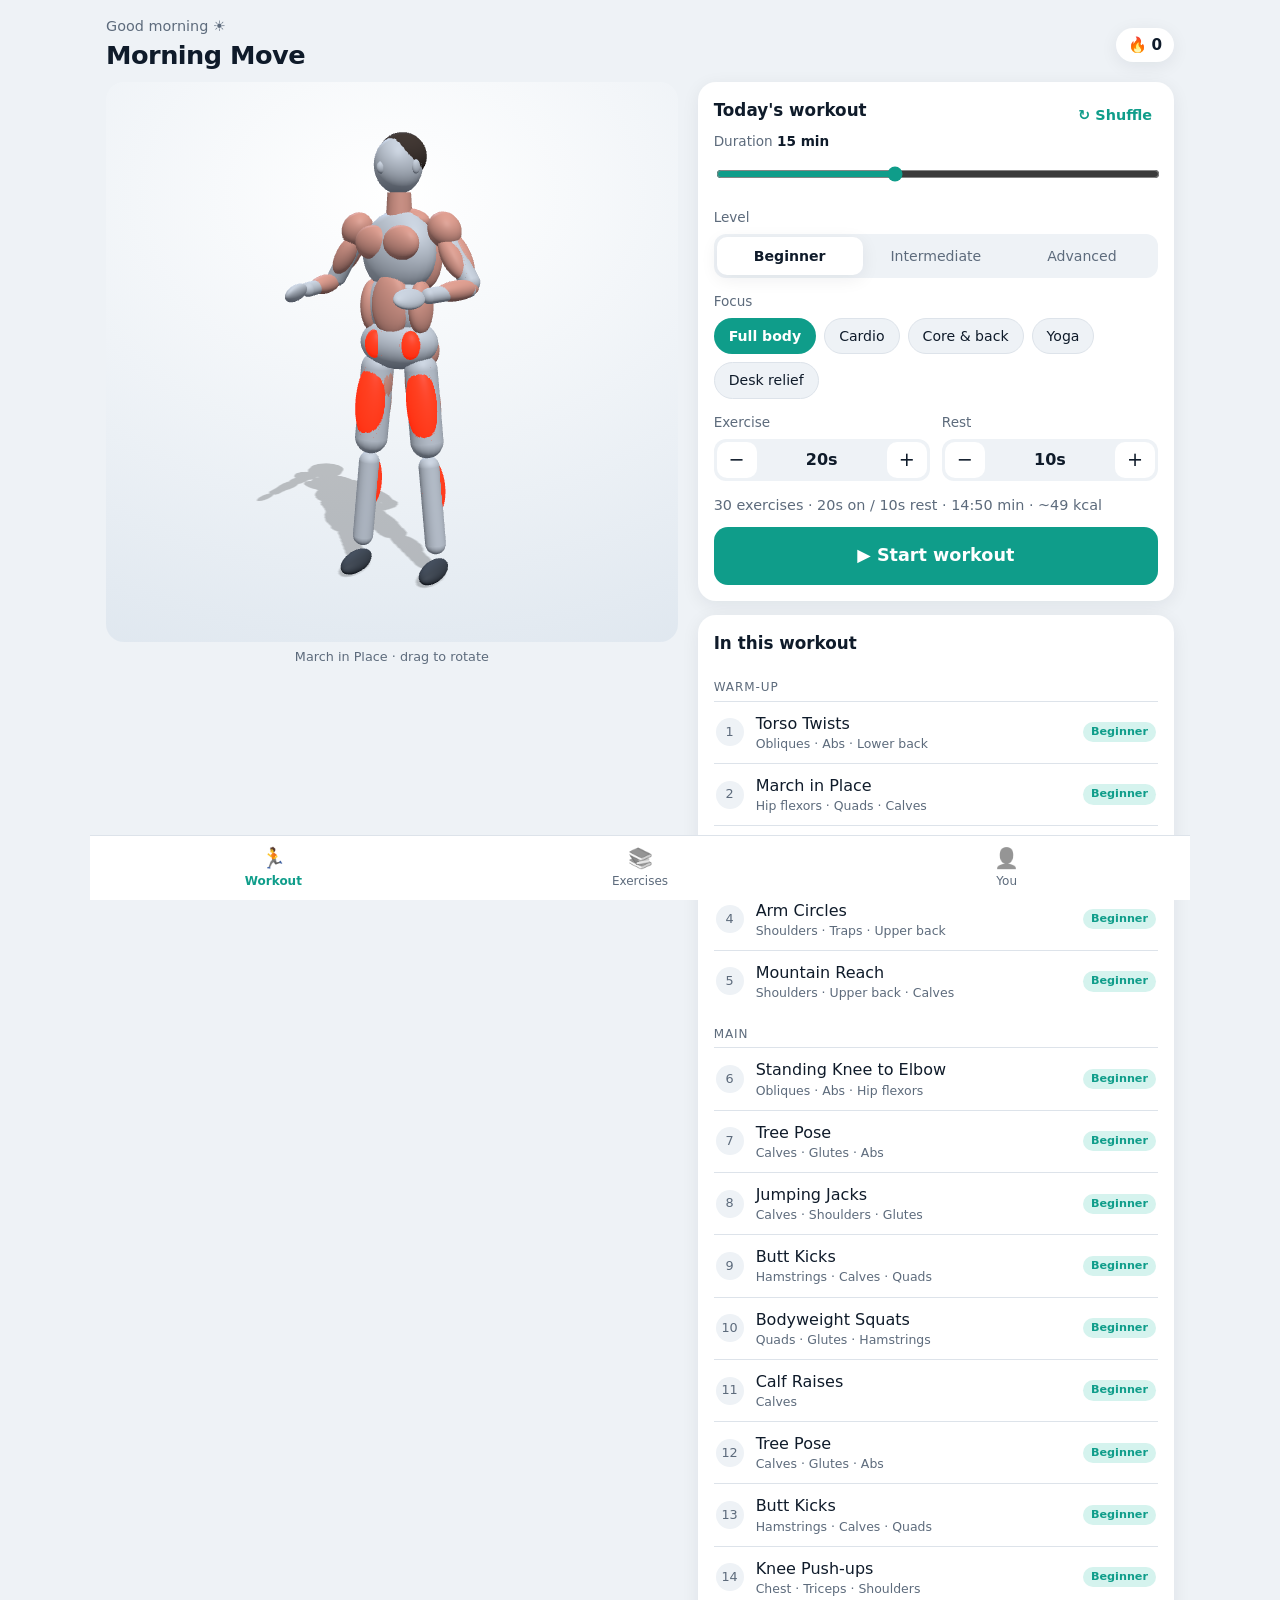
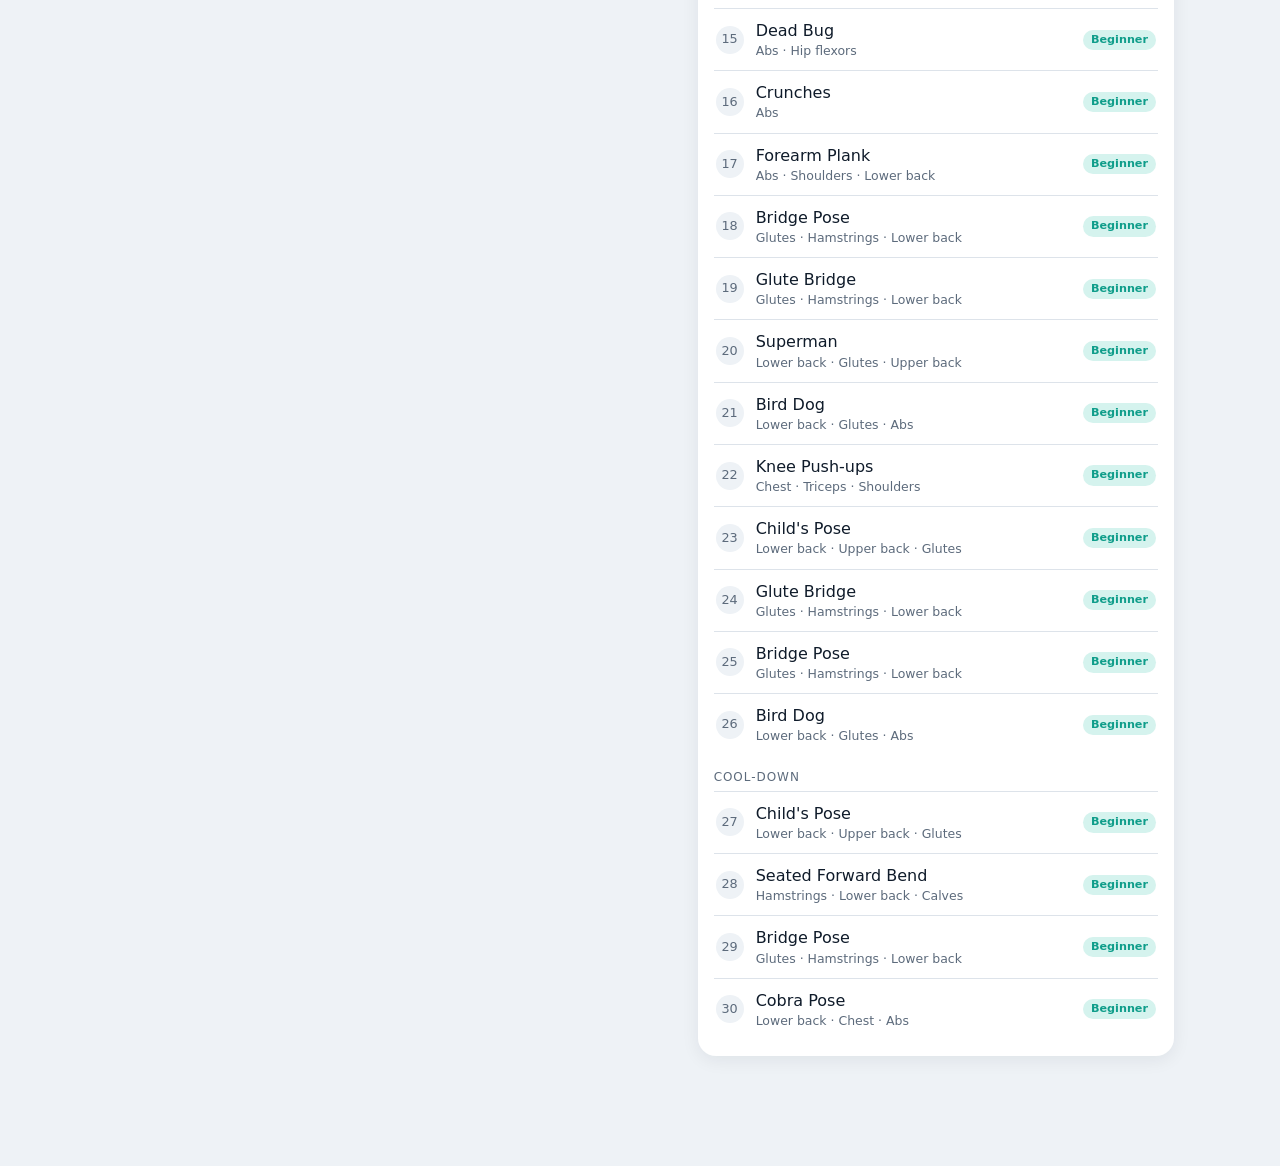
==== index.html @ 7aa71394 "Add Morning Move: free 3D follow-along workout PWA - Procedural 3D trainer sized from height/weight," ====
<!doctype html>
<html lang="en">
<head>
  <meta charset="utf-8">
  <meta name="viewport" content="width=device-width, initial-scale=1, viewport-fit=cover">
  <title>Morning Move</title>
  <meta name="description" content="Free, lightweight morning workouts with a 3D trainer that shows which muscles are working.">
  <meta name="theme-color" content="#0f766e">
  <link rel="manifest" href="manifest.webmanifest">
  <link rel="icon" href="icons/icon.svg" type="image/svg+xml">
  <link rel="apple-touch-icon" href="icons/icon-192.png">
  <link rel="stylesheet" href="css/style.css">
</head>
<body>
  <div id="app">
    <!-- 3D stage: one canvas, moved between the home hero, the player and the preview sheet -->
    <canvas id="stage" aria-label="3D trainer"></canvas>

    <!-- HOME -->
    <section id="view-home" class="view active">
      <header class="top">
        <div>
          <div class="hello" id="hello">Good morning</div>
          <h1>Morning Move</h1>
        </div>
        <div class="streak" id="streak" title="Day streak">🔥 <b>0</b></div>
      </header>

      <div class="home-left">
        <div class="hero" id="hero-slot"></div>
        <div class="hero-caption" id="hero-caption">Drag to rotate the trainer</div>
      </div>
      <div class="home-right">

      <div class="card">
        <div class="row between">
          <h2>Today's workout</h2>
          <button class="ghost small" id="shuffle" title="New mix">↻ Shuffle</button>
        </div>

        <label class="field">
          <span>Duration <b id="min-label">15 min</b></span>
          <input type="range" id="minutes" min="5" max="30" step="1" value="15">
        </label>

        <div class="field">
          <span>Level</span>
          <div class="seg" id="level">
            <button data-v="1">Beginner</button>
            <button data-v="2">Intermediate</button>
            <button data-v="3">Advanced</button>
          </div>
        </div>

        <div class="field">
          <span>Focus</span>
          <div class="chips" id="focus"></div>
        </div>

        <div class="field row gap">
          <div class="stepper">
            <span>Exercise</span>
            <div><button data-step="work" data-d="-5">−</button><b id="work-label">20s</b><button data-step="work" data-d="5">+</button></div>
          </div>
          <div class="stepper">
            <span>Rest</span>
            <div><button data-step="rest" data-d="-5">−</button><b id="rest-label">10s</b><button data-step="rest" data-d="5">+</button></div>
          </div>
        </div>

        <div class="summary" id="plan-summary"></div>
        <button class="primary big" id="start">▶ Start workout</button>
      </div>

      <div class="card">
        <h2>In this workout</h2>
        <ol class="ex-list" id="plan-list"></ol>
      </div>
      </div>
    </section>

    <!-- LIBRARY -->
    <section id="view-library" class="view">
      <header class="top"><h1>Exercises</h1></header>
      <div class="chips scroll" id="lib-filter"></div>
      <div class="lib-grid" id="lib-grid"></div>
    </section>

    <!-- PROFILE -->
    <section id="view-profile" class="view">
      <header class="top"><h1>You</h1></header>
      <div class="card">
        <h2>Body</h2>
        <p class="muted">The trainer is sized to match you. Nothing leaves your device.</p>
        <div class="row gap">
          <label class="field grow"><span>Height (cm)</span><input type="number" id="height" min="120" max="220" inputmode="numeric"></label>
          <label class="field grow"><span>Weight (kg)</span><input type="number" id="weight" min="30" max="200" inputmode="numeric"></label>
        </div>
        <div class="field">
          <span>Body type</span>
          <div class="seg" id="sex"><button data-v="male">Male</button><button data-v="female">Female</button></div>
        </div>
      </div>
      <div class="card">
        <h2>Sound</h2>
        <label class="toggle"><input type="checkbox" id="opt-voice"> <span>Voice coach</span></label>
        <label class="toggle"><input type="checkbox" id="opt-beeps"> <span>Countdown beeps</span></label>
      </div>
      <div class="card">
        <h2>Your progress</h2>
        <div class="stats" id="stats"></div>
        <div class="week" id="week"></div>
      </div>
      <p class="muted center small">Morning Move is free and works offline. Install it from your browser menu: “Add to Home screen”.</p>
    </section>

    <nav class="tabs" id="tabs">
      <button data-view="home" class="on"><span>🏃</span>Workout</button>
      <button data-view="library"><span>📚</span>Exercises</button>
      <button data-view="profile"><span>👤</span>You</button>
    </nav>

    <!-- PLAYER -->
    <section id="player" class="overlay" hidden>
      <div class="p-top">
        <button class="icon" id="p-exit" aria-label="End workout">✕</button>
        <div class="p-progress"><div id="p-bar"></div></div>
        <button class="icon" id="p-sound" aria-label="Toggle sound">🔊</button>
      </div>
      <div class="p-head">
        <div class="phase" id="p-phase">GET READY</div>
        <div class="p-name" id="p-name">—</div>
        <div class="p-count" id="p-count"></div>
      </div>
      <div class="p-muscles" id="p-muscles"></div>
      <div class="stage-slot" id="player-slot"></div>
      <div class="p-bottom">
        <div class="p-tip" id="p-tip"></div>
        <div class="p-controls">
          <button class="icon big" id="p-prev" aria-label="Previous">⏮</button>
          <div class="ring" id="p-ring">
            <svg viewBox="0 0 120 120"><circle cx="60" cy="60" r="52" class="track"/><circle cx="60" cy="60" r="52" class="fill" id="p-ring-fill"/></svg>
            <div class="ring-num" id="p-time">20</div>
          </div>
          <button class="icon big" id="p-next" aria-label="Skip">⏭</button>
        </div>
        <div class="row center gap">
          <button class="pill" id="p-pause">⏸ Pause</button>
        </div>
        <div class="p-next" id="p-nextup"></div>
      </div>
    </section>

    <!-- DONE -->
    <section id="done" class="overlay done" hidden>
      <div class="done-box">
        <div class="trophy">🎉</div>
        <h1>Workout complete!</h1>
        <p class="muted" id="done-msg">Great way to start the day.</p>
        <div class="stats" id="done-stats"></div>
        <button class="primary big" id="done-ok">Done</button>
      </div>
    </section>

    <!-- EXERCISE PREVIEW -->
    <section id="preview" class="sheet" hidden>
      <div class="sheet-box">
        <div class="stage-slot small" id="preview-slot"></div>
        <button class="icon close" id="pv-close" aria-label="Close">✕</button>
        <div class="pv-body">
          <div class="tags" id="pv-tags"></div>
          <h2 id="pv-name"></h2>
          <p id="pv-tip"></p>
          <div class="p-muscles static" id="pv-muscles"></div>
        </div>
      </div>
    </section>
  </div>
  <script type="module" src="js/app.js"></script>
</body>
</html>
---- css/style.css ----
:root {
  --bg: #eef2f6;
  --bg2: #dfe7ef;
  --card: #ffffff;
  --text: #0f1b2a;
  --muted: #5d6b7c;
  --line: #dde3ea;
  --accent: #0f9d8a;
  --accent-ink: #ffffff;
  --accent-soft: #d5f3ee;
  --hot: #ff4a24;
  --rest: #f59e0b;
  --radius: 18px;
  --shadow: 0 4px 18px rgba(15, 27, 42, 0.07);
  color-scheme: light;
}
@media (prefers-color-scheme: dark) {
  :root {
    --bg: #0d141c;
    --bg2: #15202c;
    --card: #17222e;
    --text: #e8eef5;
    --muted: #93a2b3;
    --line: #253342;
    --accent: #2dd4bf;
    --accent-ink: #062a25;
    --accent-soft: #123a36;
    --shadow: 0 4px 18px rgba(0, 0, 0, 0.3);
    color-scheme: dark;
  }
}

* { box-sizing: border-box; -webkit-tap-highlight-color: transparent; }
html, body { margin: 0; height: 100%; }
body {
  font: 16px/1.45 system-ui, -apple-system, "Segoe UI", Roboto, sans-serif;
  background: var(--bg);
  color: var(--text);
  overscroll-behavior: none;
}
button { font: inherit; color: inherit; cursor: pointer; border: 0; background: none; }
input { font: inherit; color: inherit; }
h1 { font-size: 1.6rem; margin: 0; letter-spacing: -0.02em; }
h2 { font-size: 1.05rem; margin: 0 0 10px; }
.muted { color: var(--muted); }
.small { font-size: 0.85rem; }
.center { text-align: center; justify-content: center; }
.row { display: flex; align-items: center; }
.row.between { justify-content: space-between; }
.row.gap { gap: 12px; }
.grow { flex: 1; }
.field.row { display: flex; }

#app { max-width: 560px; margin: 0 auto; min-height: 100%; position: relative; }

.view { display: none; padding: 16px 16px 96px; padding-top: max(16px, env(safe-area-inset-top)); }
.view.active { display: block; }
.top { display: flex; justify-content: space-between; align-items: center; margin-bottom: 8px; }
.hello { color: var(--muted); font-size: 0.9rem; }
.streak { background: var(--card); border-radius: 999px; padding: 6px 12px; box-shadow: var(--shadow); font-size: 0.95rem; }

#stage { position: absolute; inset: 0; display: block; width: 100%; height: 100%; touch-action: none; }
.hero {
  position: relative;
  height: min(42vh, 340px);
  border-radius: var(--radius);
  background: radial-gradient(120% 90% at 50% 20%, var(--card), var(--bg2));
  overflow: hidden;
}
.hero-caption { text-align: center; color: var(--muted); font-size: 0.8rem; margin: 6px 0 12px; }

.card { background: var(--card); border-radius: var(--radius); padding: 16px; margin-bottom: 14px; box-shadow: var(--shadow); }

.field { display: block; margin-bottom: 14px; }
.field > span { display: block; font-size: 0.85rem; color: var(--muted); margin-bottom: 6px; }
.field > span b { color: var(--text); }
input[type=range] { width: 100%; accent-color: var(--accent); height: 28px; }
input[type=number] {
  width: 100%; padding: 10px 12px; border-radius: 12px; border: 1px solid var(--line); background: var(--bg);
}

.seg { display: flex; background: var(--bg); border-radius: 12px; padding: 3px; }
.seg button { flex: 1; padding: 9px 4px; border-radius: 10px; font-size: 0.88rem; color: var(--muted); }
.seg button.on { background: var(--card); color: var(--text); font-weight: 600; box-shadow: var(--shadow); }

.chips { display: flex; flex-wrap: wrap; gap: 8px; }
.chips.scroll { flex-wrap: nowrap; overflow-x: auto; padding-bottom: 6px; margin-bottom: 8px; scrollbar-width: none; }
.chip { padding: 7px 14px; border-radius: 999px; background: var(--bg); font-size: 0.88rem; white-space: nowrap; border: 1px solid var(--line); }
.chip.on { background: var(--accent); color: var(--accent-ink); border-color: transparent; font-weight: 600; }

.stepper { flex: 1; }
.stepper > span { display: block; font-size: 0.85rem; color: var(--muted); margin-bottom: 6px; }
.stepper > div { display: flex; align-items: center; justify-content: space-between; background: var(--bg); border-radius: 12px; padding: 3px; }
.stepper button { width: 40px; height: 36px; border-radius: 10px; font-size: 1.2rem; background: var(--card); }
.stepper b { font-variant-numeric: tabular-nums; }

.summary { color: var(--muted); font-size: 0.9rem; margin: 2px 0 12px; }
.primary { background: var(--accent); color: var(--accent-ink); border-radius: 14px; padding: 12px 18px; font-weight: 700; }
.primary.big { width: 100%; padding: 16px; font-size: 1.1rem; }
.ghost { color: var(--accent); font-weight: 600; }
.ghost.small { font-size: 0.9rem; padding: 4px 6px; }

.ex-list { list-style: none; margin: 0; padding: 0; counter-reset: ex; }
.ex-list li {
  display: flex; align-items: center; gap: 12px; padding: 10px 2px; border-top: 1px solid var(--line); cursor: pointer;
}
.ex-list li:first-child { border-top: 0; }
.ex-list li::before {
  counter-increment: ex; content: counter(ex);
  min-width: 28px; height: 28px; border-radius: 50%; background: var(--bg); display: grid; place-items: center;
  font-size: 0.8rem; color: var(--muted); font-variant-numeric: tabular-nums;
}
.ex-list .nm { flex: 1; }
.ex-list .sub { display: block; font-size: 0.78rem; color: var(--muted); }
.ex-list .sec-h { pointer-events: none; padding: 14px 0 4px; font-size: 0.75rem; text-transform: uppercase; letter-spacing: 0.08em; color: var(--muted); border: 0; }
.ex-list .sec-h::before { display: none; }

.tag { font-size: 0.7rem; padding: 2px 8px; border-radius: 999px; background: var(--accent-soft); color: var(--accent); font-weight: 600; white-space: nowrap; }
.tag.l2 { background: #fff1d6; color: #b45309; }
.tag.l3 { background: #ffe1db; color: #c2410c; }
@media (prefers-color-scheme: dark) {
  .tag.l2 { background: #3a2c10; color: #fbbf24; }
  .tag.l3 { background: #3d1a12; color: #fb923c; }
}
.tags { display: flex; gap: 6px; flex-wrap: wrap; }

.lib-grid { display: grid; grid-template-columns: repeat(2, 1fr); gap: 10px; }
.lib-item { background: var(--card); border-radius: 14px; padding: 12px; text-align: left; box-shadow: var(--shadow); display: flex; flex-direction: column; gap: 6px; }
.lib-item b { font-size: 0.95rem; }
.lib-item small { color: var(--muted); font-size: 0.78rem; }

.toggle { display: flex; align-items: center; gap: 10px; padding: 8px 0; }
.toggle input { width: 20px; height: 20px; accent-color: var(--accent); }

.stats { display: grid; grid-template-columns: repeat(3, 1fr); gap: 8px; margin-bottom: 12px; }
.stat { background: var(--bg); border-radius: 12px; padding: 10px; text-align: center; }
.stat b { display: block; font-size: 1.3rem; font-variant-numeric: tabular-nums; }
.stat span { font-size: 0.75rem; color: var(--muted); }
.week { display: flex; justify-content: space-between; gap: 4px; }
.day { flex: 1; text-align: center; font-size: 0.72rem; color: var(--muted); }
.day i { display: block; height: 30px; border-radius: 8px; background: var(--bg); margin-bottom: 4px; }
.day.on i { background: var(--accent); }

.tabs {
  position: fixed; left: 50%; transform: translateX(-50%); bottom: 0; width: 100%; max-width: 560px;
  display: flex; background: var(--card); border-top: 1px solid var(--line);
  padding-bottom: env(safe-area-inset-bottom); z-index: 5;
}
.tabs button { flex: 1; padding: 8px 0 10px; font-size: 0.75rem; color: var(--muted); display: flex; flex-direction: column; align-items: center; }
.tabs button span { font-size: 1.25rem; filter: grayscale(1); opacity: 0.7; }
.tabs button.on { color: var(--accent); font-weight: 600; }
.tabs button.on span { filter: none; opacity: 1; }

/* ---------- Player ---------- */
.overlay {
  position: fixed; inset: 0; z-index: 20;
  background: radial-gradient(110% 70% at 50% 35%, var(--card), var(--bg2));
  display: flex; flex-direction: column;
}
.overlay[hidden], .sheet[hidden] { display: none; }
#player .stage-slot { position: relative; flex: 1; min-height: 0; }
.p-top {
  position: relative; display: flex; align-items: center; gap: 10px;
  padding: 12px 14px 0; padding-top: max(12px, env(safe-area-inset-top));
}
.icon { width: 44px; height: 44px; border-radius: 50%; background: color-mix(in srgb, var(--card) 85%, transparent); font-size: 1.1rem; box-shadow: var(--shadow); flex: none; }
.icon.big { width: 54px; height: 54px; font-size: 1.3rem; }
.p-progress { flex: 1; height: 6px; background: color-mix(in srgb, var(--muted) 25%, transparent); border-radius: 3px; overflow: hidden; }
#p-bar { height: 100%; width: 0; background: var(--accent); transition: width 0.3s; }
.p-head { position: relative; text-align: center; padding: 10px 16px 0; pointer-events: none; }
.phase { display: inline-block; font-weight: 800; letter-spacing: 0.12em; font-size: 0.8rem; padding: 4px 12px; border-radius: 999px; background: var(--hot); color: #fff; }
.phase.rest { background: var(--rest); }
.phase.ready { background: var(--accent); color: var(--accent-ink); }
.p-name { font-size: 1.5rem; line-height: 1.2; font-weight: 800; margin-top: 6px; letter-spacing: -0.02em; text-shadow: 0 1px 8px var(--bg); }
.p-count { color: var(--muted); font-size: 0.85rem; }
.p-muscles { position: relative; display: flex; flex-wrap: wrap; gap: 6px; justify-content: center; padding: 8px 16px; pointer-events: none; }
.p-muscles span { font-size: 0.75rem; padding: 3px 9px; border-radius: 999px; background: color-mix(in srgb, var(--hot) 16%, var(--card)); color: var(--hot); font-weight: 700; }
.p-muscles.next span { background: color-mix(in srgb, var(--rest) 18%, var(--card)); color: #b45309; }
@media (prefers-color-scheme: dark) { .p-muscles.next span { color: var(--rest); } }
.p-bottom { position: relative; padding: 0 16px; padding-bottom: max(16px, env(safe-area-inset-bottom)); pointer-events: none; }
.p-bottom > * { pointer-events: auto; }
.p-tip {
  font-size: 0.88rem; text-align: center; color: var(--muted); max-width: 440px; margin: 0 auto 10px;
  background: color-mix(in srgb, var(--card) 80%, transparent); border-radius: 12px; padding: 8px 12px;
  backdrop-filter: blur(6px);
}
.p-controls { display: flex; align-items: center; justify-content: center; gap: 22px; }
.ring { position: relative; width: 120px; height: 120px; }
.ring svg { width: 100%; height: 100%; transform: rotate(-90deg); }
.ring circle { fill: color-mix(in srgb, var(--card) 85%, transparent); stroke-width: 9; }
.ring .track { stroke: color-mix(in srgb, var(--muted) 22%, transparent); }
.ring .fill { fill: none; stroke: var(--hot); stroke-linecap: round; stroke-dasharray: 326.7; transition: stroke 0.3s; }
.ring.rest .fill { stroke: var(--rest); }
.ring.ready .fill { stroke: var(--accent); }
.ring-num { position: absolute; inset: 0; display: grid; place-items: center; font-size: 2.6rem; font-weight: 800; font-variant-numeric: tabular-nums; }
.pill { padding: 9px 22px; border-radius: 999px; background: color-mix(in srgb, var(--card) 90%, transparent); box-shadow: var(--shadow); font-weight: 600; margin-top: 10px; }
.p-next { text-align: center; font-size: 0.85rem; color: var(--muted); margin-top: 8px; min-height: 1.2em; }

/* ---------- Done ---------- */
.done { align-items: center; justify-content: center; padding: 24px; }
.done-box { background: var(--card); border-radius: 24px; padding: 28px 20px; text-align: center; width: 100%; max-width: 420px; box-shadow: var(--shadow); }
.trophy { font-size: 3rem; }
.done-box .stats { margin: 18px 0; }

/* ---------- Preview sheet ---------- */
.sheet { position: fixed; inset: 0; z-index: 30; background: rgba(5, 10, 15, 0.45); display: flex; align-items: flex-end; justify-content: center; }
.sheet-box { position: relative; background: var(--card); width: 100%; max-width: 560px; border-radius: 22px 22px 0 0; overflow: hidden; padding-bottom: env(safe-area-inset-bottom); animation: up 0.25s ease-out; }
@keyframes up { from { transform: translateY(40px); opacity: 0; } }
.stage-slot.small { position: relative; height: min(48vh, 380px); background: radial-gradient(110% 90% at 50% 25%, var(--card), var(--bg2)); }
.close { position: absolute; top: 12px; right: 12px; }
.pv-body { padding: 14px 18px 22px; }
.pv-body h2 { font-size: 1.3rem; margin: 8px 0 4px; }
.pv-body p { margin: 0 0 10px; color: var(--muted); }
.p-muscles.static { justify-content: flex-start; padding: 0; }

@media (min-width: 900px) {
  #app { max-width: 1100px; }
  #view-home.active { display: grid; grid-template-columns: 1.2fr 1fr; gap: 0 20px; align-items: start; }
  #view-home .top { grid-column: 1 / -1; }
  #view-home .home-left { position: sticky; top: 16px; }
  #view-home .hero { height: 560px; }
  .tabs { max-width: 1100px; }
  .lib-grid { grid-template-columns: repeat(4, 1fr); }
}
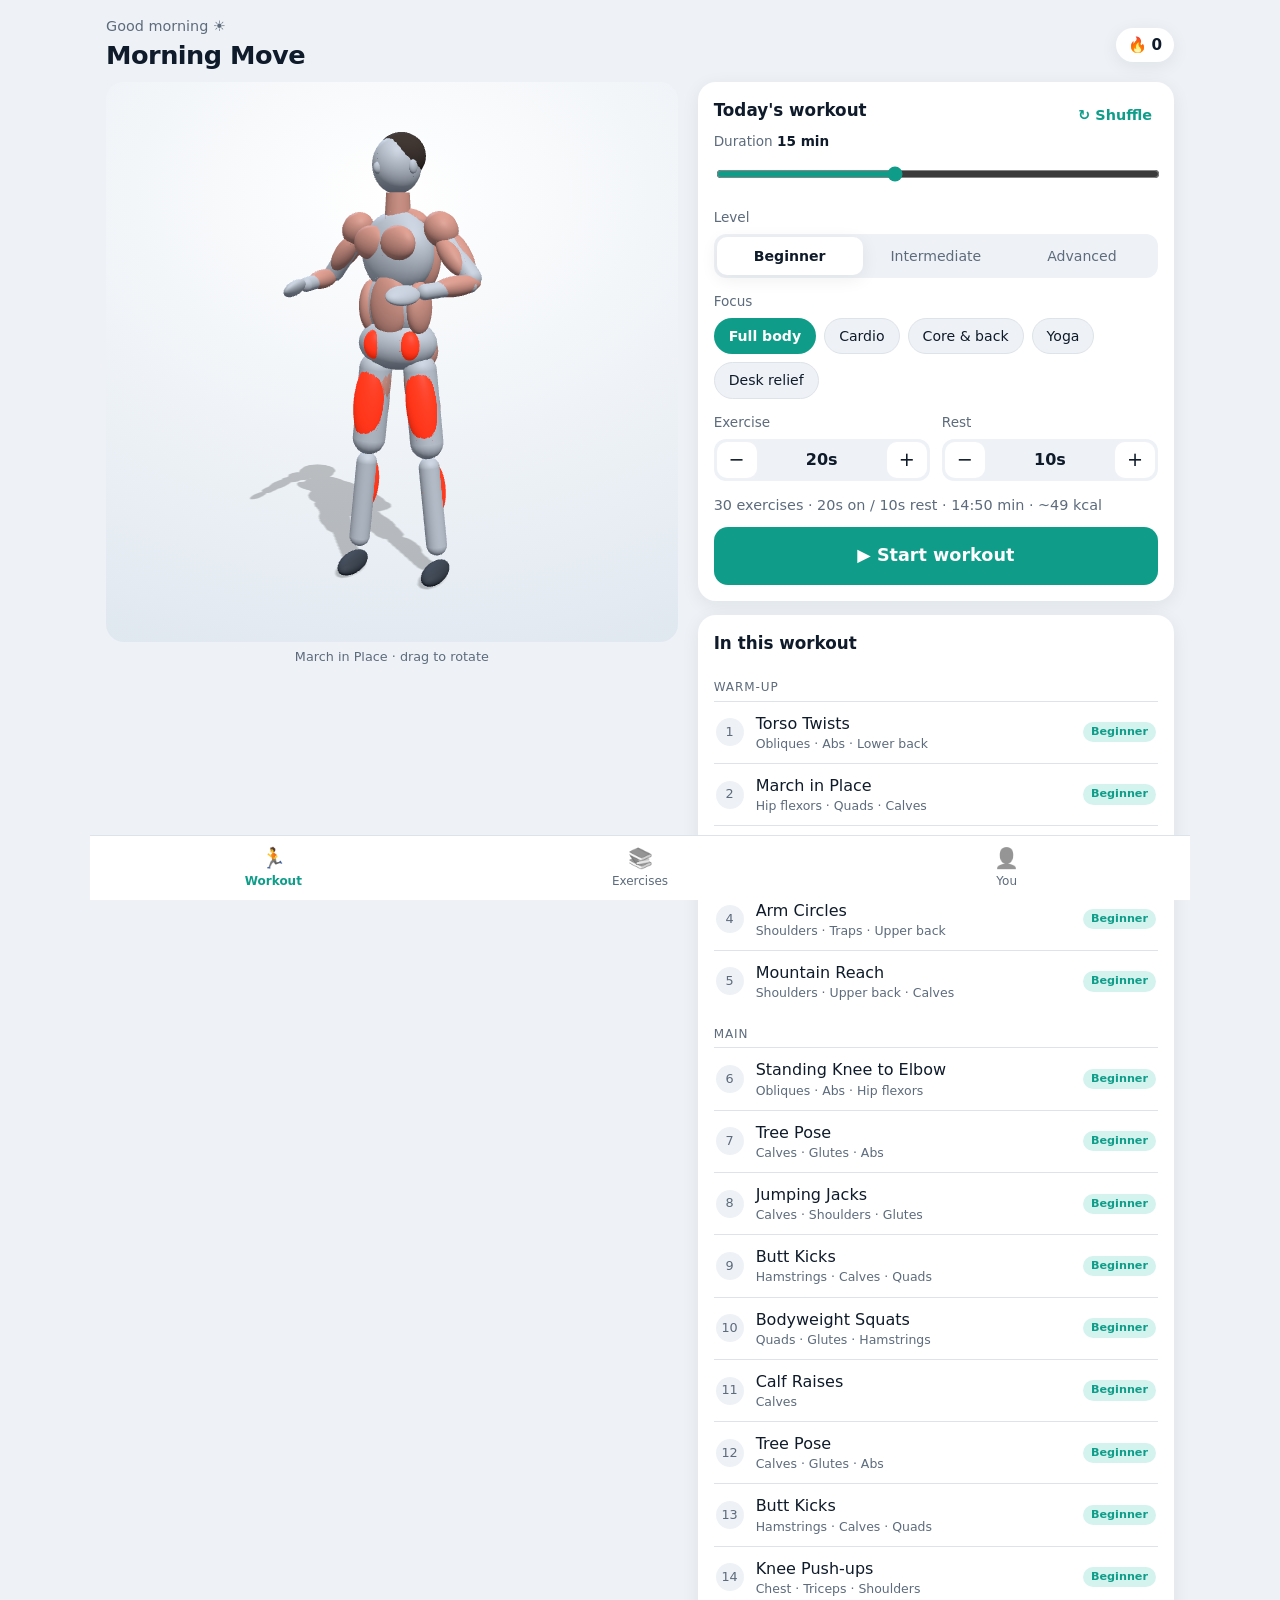
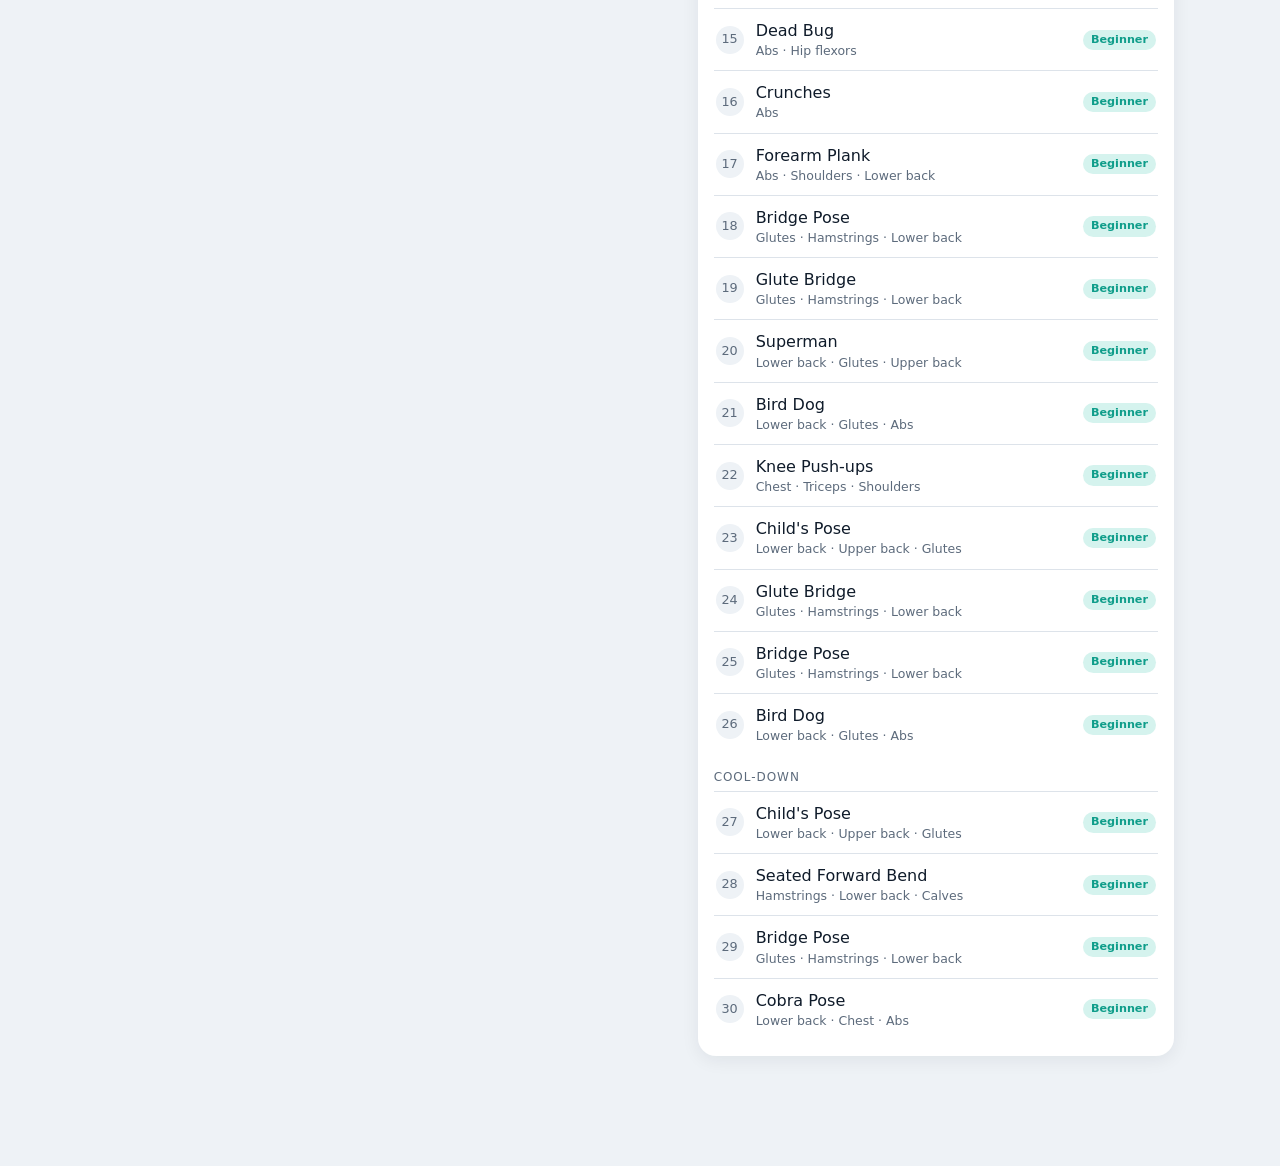
==== commit 429863bb: "Replace browser confirm with in-page End workout button; theme-aware colors - Exit (✕) now pauses an" ====
--- a/index.html
+++ b/index.html
@@ -146,6 +146,7 @@
         </div>
         <div class="row center gap">
           <button class="pill" id="p-pause">⏸ Pause</button>
+          <button class="pill danger" id="p-end" hidden>End workout</button>
         </div>
         <div class="p-next" id="p-nextup"></div>
       </div>
--- a/css/style.css
+++ b/css/style.css
@@ -12,10 +12,13 @@
   --rest: #f59e0b;
   --radius: 18px;
   --shadow: 0 4px 18px rgba(15, 27, 42, 0.07);
+  --tag2-bg: #fff1d6; --tag2-fg: #b45309;
+  --tag3-bg: #ffe1db; --tag3-fg: #c2410c;
+  --next-fg: #b45309;
   color-scheme: light;
 }
 @media (prefers-color-scheme: dark) {
-  :root {
+  :root:not([data-theme="light"]) {
     --bg: #0d141c;
     --bg2: #15202c;
     --card: #17222e;
@@ -27,7 +30,26 @@
     --accent-soft: #123a36;
     --shadow: 0 4px 18px rgba(0, 0, 0, 0.3);
     color-scheme: dark;
+    --tag2-bg: #3a2c10; --tag2-fg: #fbbf24;
+    --tag3-bg: #3d1a12; --tag3-fg: #fb923c;
+    --next-fg: #f59e0b;
   }
+}
+:root[data-theme="dark"] {
+    --bg: #0d141c;
+    --bg2: #15202c;
+    --card: #17222e;
+    --text: #e8eef5;
+    --muted: #93a2b3;
+    --line: #253342;
+    --accent: #2dd4bf;
+    --accent-ink: #062a25;
+    --accent-soft: #123a36;
+    --shadow: 0 4px 18px rgba(0, 0, 0, 0.3);
+    color-scheme: dark;
+    --tag2-bg: #3a2c10; --tag2-fg: #fbbf24;
+    --tag3-bg: #3d1a12; --tag3-fg: #fb923c;
+    --next-fg: #f59e0b;
 }
 
 * { box-sizing: border-box; -webkit-tap-highlight-color: transparent; }
@@ -116,12 +138,8 @@
 .ex-list .sec-h::before { display: none; }
 
 .tag { font-size: 0.7rem; padding: 2px 8px; border-radius: 999px; background: var(--accent-soft); color: var(--accent); font-weight: 600; white-space: nowrap; }
-.tag.l2 { background: #fff1d6; color: #b45309; }
-.tag.l3 { background: #ffe1db; color: #c2410c; }
-@media (prefers-color-scheme: dark) {
-  .tag.l2 { background: #3a2c10; color: #fbbf24; }
-  .tag.l3 { background: #3d1a12; color: #fb923c; }
-}
+.tag.l2 { background: var(--tag2-bg); color: var(--tag2-fg); }
+.tag.l3 { background: var(--tag3-bg); color: var(--tag3-fg); }
 .tags { display: flex; gap: 6px; flex-wrap: wrap; }
 
 .lib-grid { display: grid; grid-template-columns: repeat(2, 1fr); gap: 10px; }
@@ -175,8 +193,7 @@
 .p-count { color: var(--muted); font-size: 0.85rem; }
 .p-muscles { position: relative; display: flex; flex-wrap: wrap; gap: 6px; justify-content: center; padding: 8px 16px; pointer-events: none; }
 .p-muscles span { font-size: 0.75rem; padding: 3px 9px; border-radius: 999px; background: color-mix(in srgb, var(--hot) 16%, var(--card)); color: var(--hot); font-weight: 700; }
-.p-muscles.next span { background: color-mix(in srgb, var(--rest) 18%, var(--card)); color: #b45309; }
-@media (prefers-color-scheme: dark) { .p-muscles.next span { color: var(--rest); } }
+.p-muscles.next span { background: color-mix(in srgb, var(--rest) 18%, var(--card)); color: var(--next-fg); }
 .p-bottom { position: relative; padding: 0 16px; padding-bottom: max(16px, env(safe-area-inset-bottom)); pointer-events: none; }
 .p-bottom > * { pointer-events: auto; }
 .p-tip {
@@ -193,6 +210,7 @@
 .ring.rest .fill { stroke: var(--rest); }
 .ring.ready .fill { stroke: var(--accent); }
 .ring-num { position: absolute; inset: 0; display: grid; place-items: center; font-size: 2.6rem; font-weight: 800; font-variant-numeric: tabular-nums; }
+.pill.danger { background: var(--hot); color: #fff; }
 .pill { padding: 9px 22px; border-radius: 999px; background: color-mix(in srgb, var(--card) 90%, transparent); box-shadow: var(--shadow); font-weight: 600; margin-top: 10px; }
 .p-next { text-align: center; font-size: 0.85rem; color: var(--muted); margin-top: 8px; min-height: 1.2em; }
 
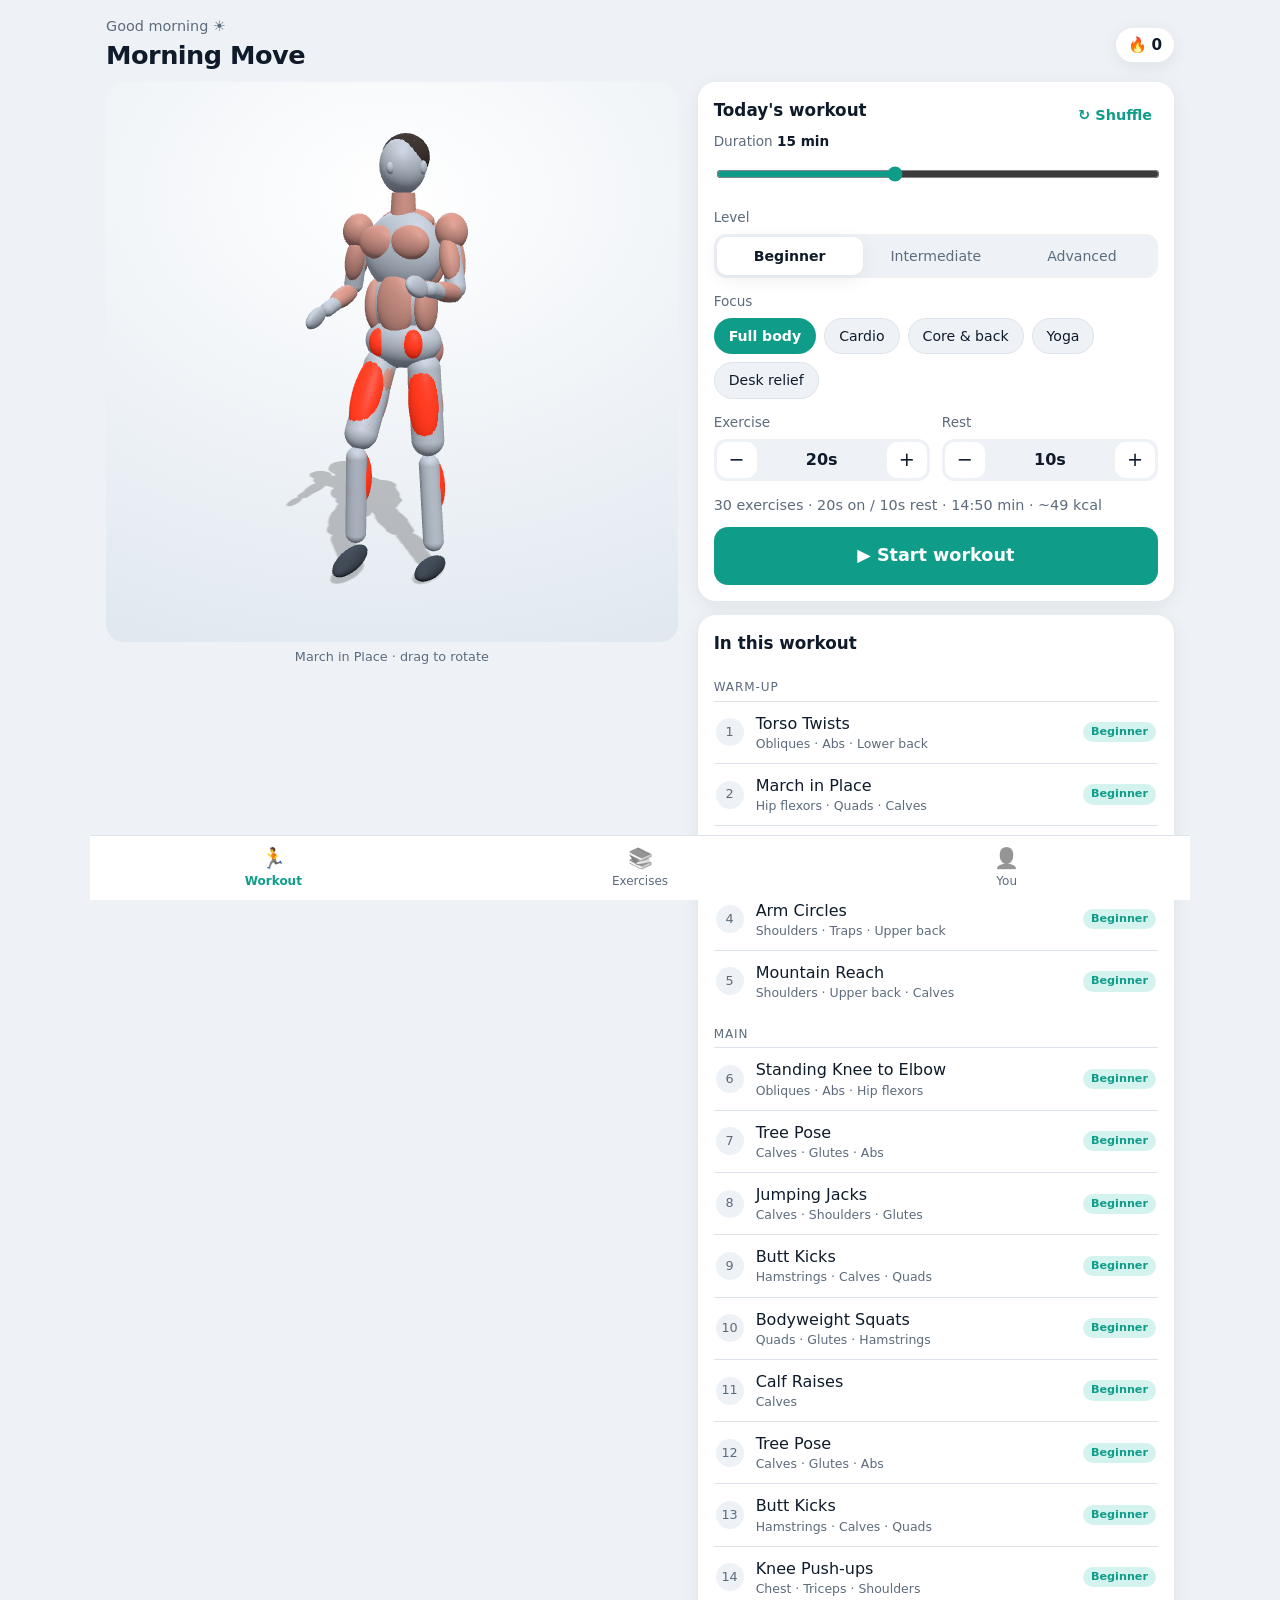
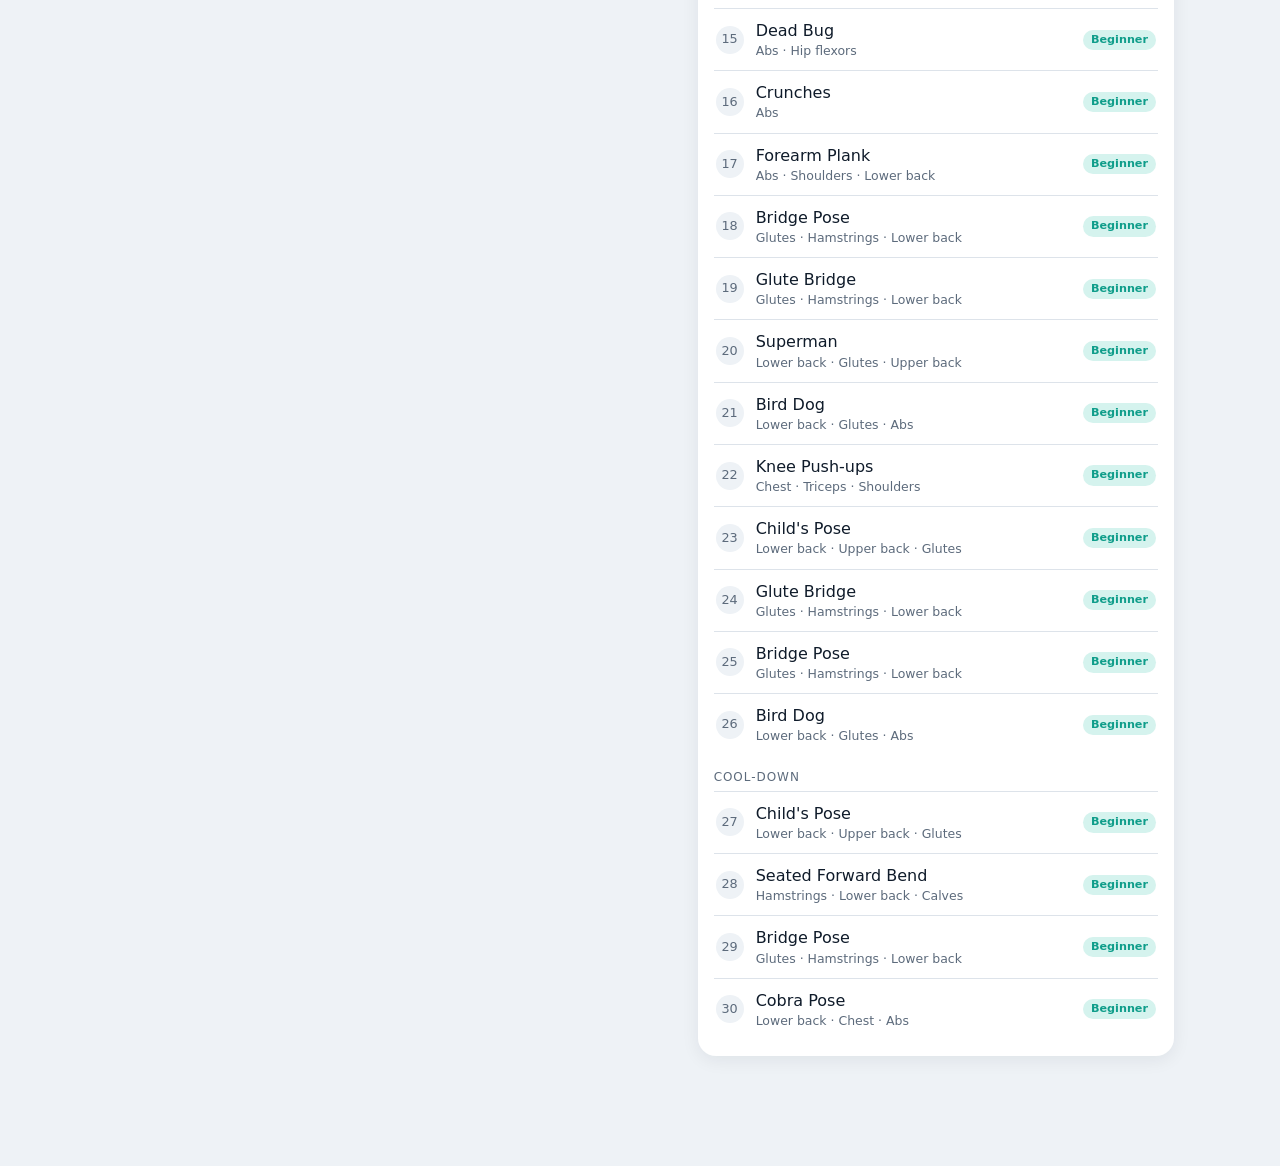
==== commit ca3ff691: "Add Install app button and iPhone install hint Co-Authored-By: Claude Opus 5.5 <noreply@anthropic.co" ====
--- a/index.html
+++ b/index.html
@@ -23,9 +23,13 @@
           <div class="hello" id="hello">Good morning</div>
           <h1>Morning Move</h1>
         </div>
-        <div class="streak" id="streak" title="Day streak">🔥 <b>0</b></div>
+        <div class="row gap">
+          <button class="install" id="install" hidden>⬇ Install app</button>
+          <div class="streak" id="streak" title="Day streak">🔥 <b>0</b></div>
+        </div>
       </header>
 
+      <div class="install-hint" id="install-hint" hidden></div>
       <div class="home-left">
         <div class="hero" id="hero-slot"></div>
         <div class="hero-caption" id="hero-caption">Drag to rotate the trainer</div>
--- a/css/style.css
+++ b/css/style.css
@@ -79,6 +79,8 @@
 .view.active { display: block; }
 .top { display: flex; justify-content: space-between; align-items: center; margin-bottom: 8px; }
 .hello { color: var(--muted); font-size: 0.9rem; }
+.install { background: var(--accent); color: var(--accent-ink); border-radius: 999px; padding: 6px 12px; font-weight: 700; font-size: 0.9rem; }
+.install-hint { background: var(--accent-soft); border-radius: 14px; padding: 10px 14px; font-size: 0.88rem; margin-bottom: 12px; }
 .streak { background: var(--card); border-radius: 999px; padding: 6px 12px; box-shadow: var(--shadow); font-size: 0.95rem; }
 
 #stage { position: absolute; inset: 0; display: block; width: 100%; height: 100%; touch-action: none; }
@@ -234,7 +236,7 @@
 @media (min-width: 900px) {
   #app { max-width: 1100px; }
   #view-home.active { display: grid; grid-template-columns: 1.2fr 1fr; gap: 0 20px; align-items: start; }
-  #view-home .top { grid-column: 1 / -1; }
+  #view-home .top, #view-home .install-hint { grid-column: 1 / -1; }
   #view-home .home-left { position: sticky; top: 16px; }
   #view-home .hero { height: 560px; }
   .tabs { max-width: 1100px; }
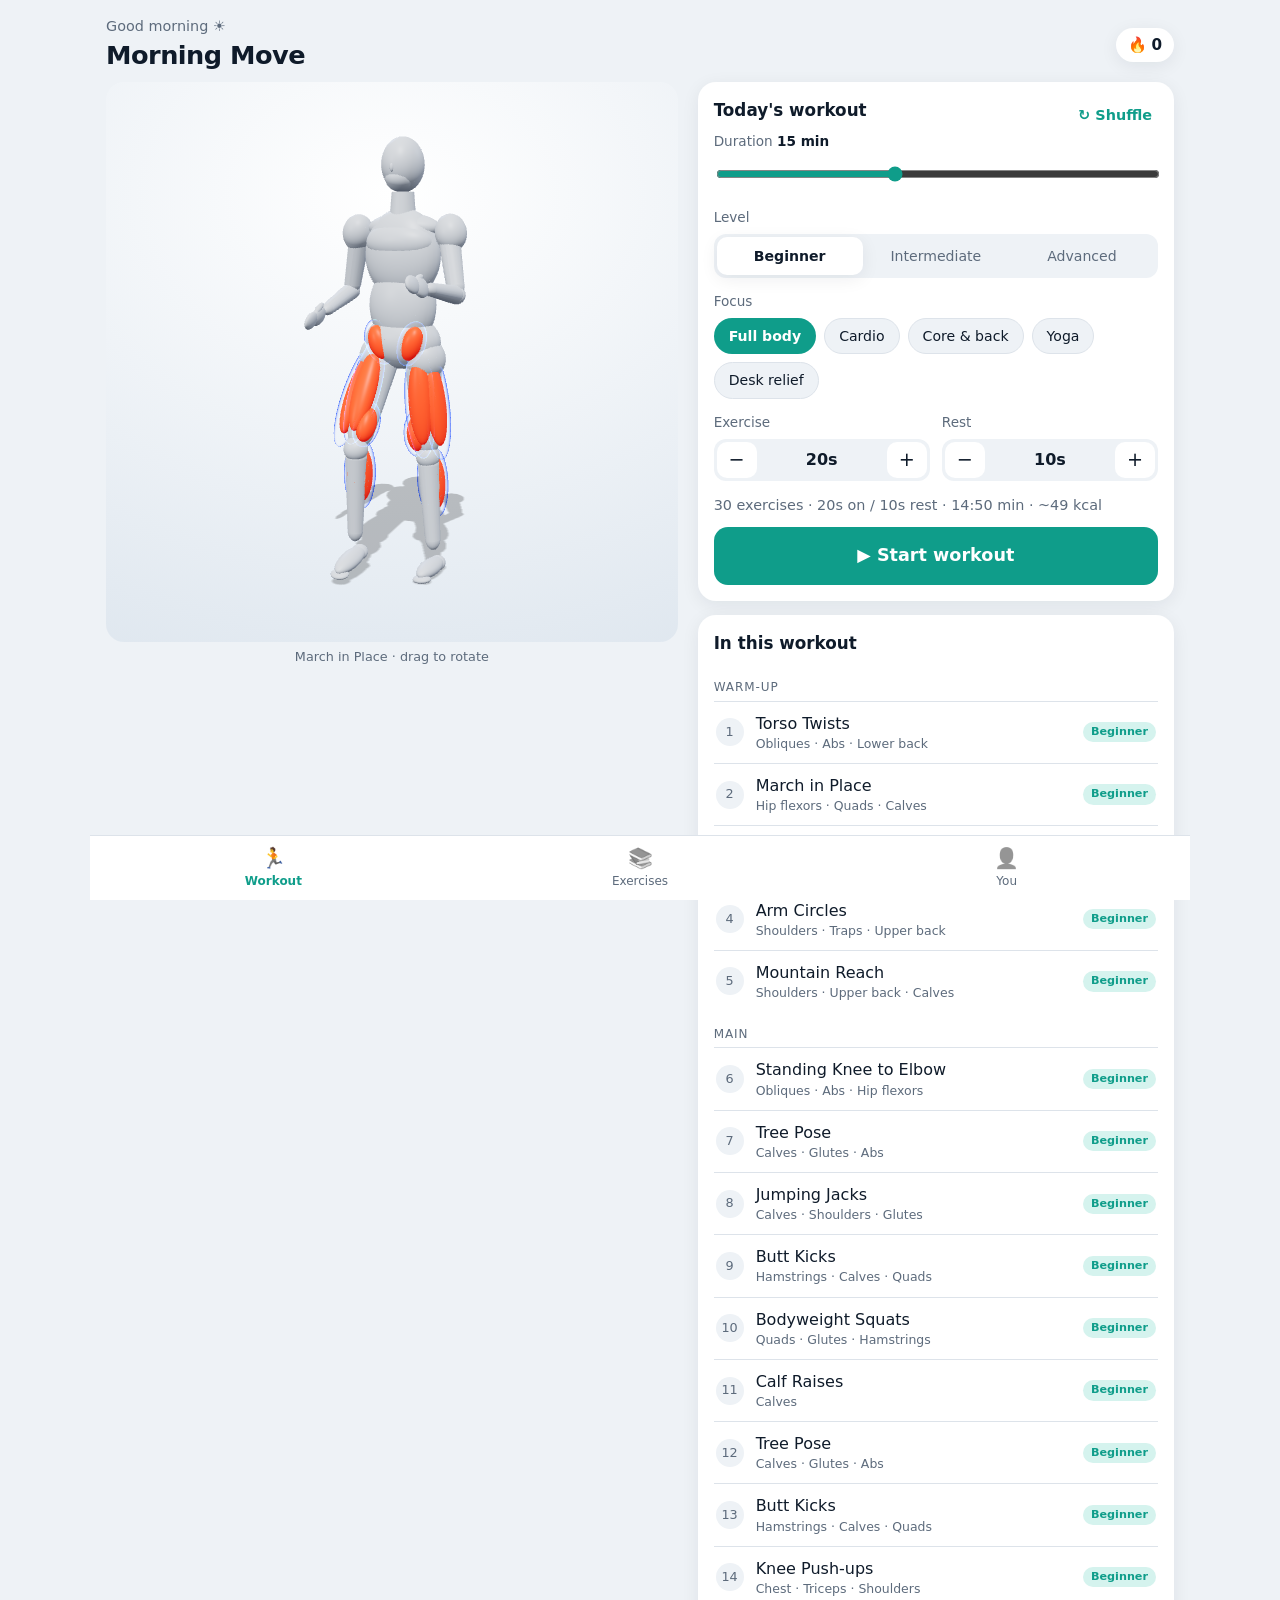
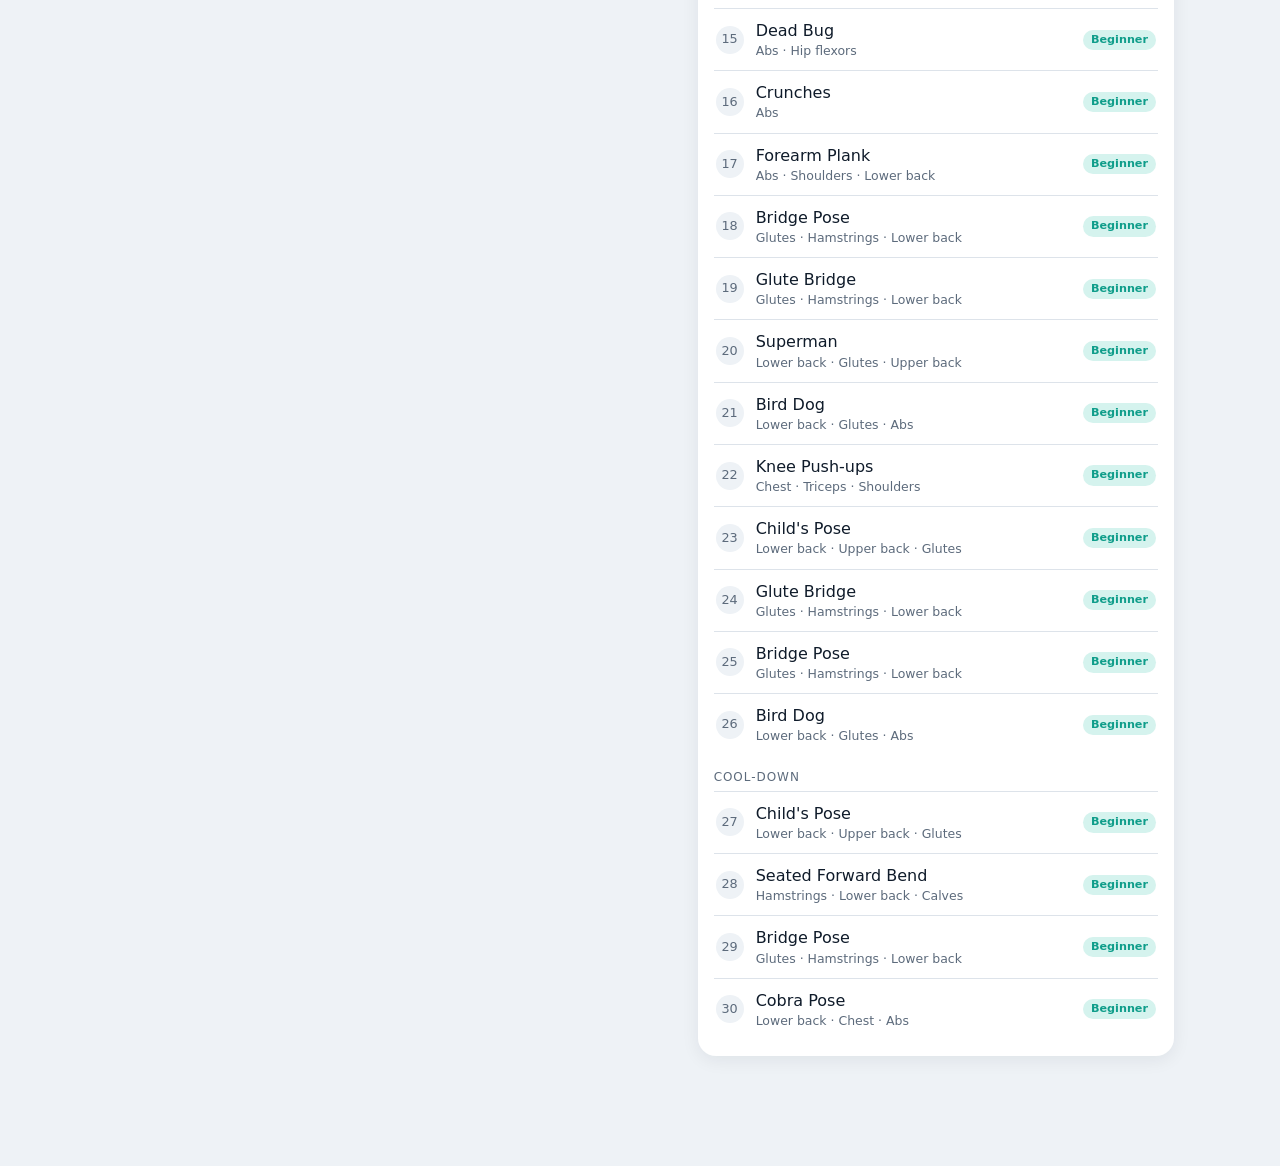
==== commit b2e68200: "Add Light/Dark appearance setting (default Light) - Light restores the bright stage and UI; Dark kee" ====
--- a/index.html
+++ b/index.html
@@ -106,6 +106,10 @@
         </div>
       </div>
       <div class="card">
+        <h2>Appearance</h2>
+        <div class="seg" id="theme"><button data-v="light">☀️ Light</button><button data-v="dark">🌙 Dark</button></div>
+      </div>
+      <div class="card">
         <h2>Sound</h2>
         <label class="toggle"><input type="checkbox" id="opt-voice"> <span>Voice coach</span></label>
         <label class="toggle"><input type="checkbox" id="opt-beeps"> <span>Countdown beeps</span></label>
--- a/css/style.css
+++ b/css/style.css
@@ -15,6 +15,7 @@
   --tag2-bg: #fff1d6; --tag2-fg: #b45309;
   --tag3-bg: #ffe1db; --tag3-fg: #c2410c;
   --next-fg: #b45309;
+  --studio: radial-gradient(120% 90% at 50% 20%, #ffffff, #dfe7ef);
   color-scheme: light;
 }
 @media (prefers-color-scheme: dark) {
@@ -33,6 +34,7 @@
     --tag2-bg: #3a2c10; --tag2-fg: #fbbf24;
     --tag3-bg: #3d1a12; --tag3-fg: #fb923c;
     --next-fg: #f59e0b;
+    --studio: radial-gradient(90% 70% at 50% 38%, #2c3646 0%, #151b24 55%, #0a0d12 100%);
   }
 }
 :root[data-theme="dark"] {
@@ -50,6 +52,7 @@
     --tag2-bg: #3a2c10; --tag2-fg: #fbbf24;
     --tag3-bg: #3d1a12; --tag3-fg: #fb923c;
     --next-fg: #f59e0b;
+    --studio: radial-gradient(90% 70% at 50% 38%, #2c3646 0%, #151b24 55%, #0a0d12 100%);
 }
 
 * { box-sizing: border-box; -webkit-tap-highlight-color: transparent; }
@@ -88,7 +91,7 @@
   position: relative;
   height: min(42vh, 340px);
   border-radius: var(--radius);
-  background: radial-gradient(120% 90% at 50% 20%, var(--card), var(--bg2));
+  background: var(--studio);
   overflow: hidden;
 }
 .hero-caption { text-align: center; color: var(--muted); font-size: 0.8rem; margin: 6px 0 12px; }
@@ -178,7 +181,8 @@
   display: flex; flex-direction: column;
 }
 .overlay[hidden], .sheet[hidden] { display: none; }
-#player .stage-slot { position: relative; flex: 1; min-height: 0; }
+#player .stage-slot { position: relative; flex: 1; min-height: 0; background: var(--studio); margin: 0 12px; border-radius: 22px; overflow: hidden; }
+:root[data-theme="light"] #player .stage-slot { background: transparent; margin: 0; border-radius: 0; }
 .p-top {
   position: relative; display: flex; align-items: center; gap: 10px;
   padding: 12px 14px 0; padding-top: max(12px, env(safe-area-inset-top));
@@ -226,7 +230,7 @@
 .sheet { position: fixed; inset: 0; z-index: 30; background: rgba(5, 10, 15, 0.45); display: flex; align-items: flex-end; justify-content: center; }
 .sheet-box { position: relative; background: var(--card); width: 100%; max-width: 560px; border-radius: 22px 22px 0 0; overflow: hidden; padding-bottom: env(safe-area-inset-bottom); animation: up 0.25s ease-out; }
 @keyframes up { from { transform: translateY(40px); opacity: 0; } }
-.stage-slot.small { position: relative; height: min(48vh, 380px); background: radial-gradient(110% 90% at 50% 25%, var(--card), var(--bg2)); }
+.stage-slot.small { position: relative; height: min(48vh, 380px); background: var(--studio); }
 .close { position: absolute; top: 12px; right: 12px; }
 .pv-body { padding: 14px 18px 22px; }
 .pv-body h2 { font-size: 1.3rem; margin: 8px 0 4px; }
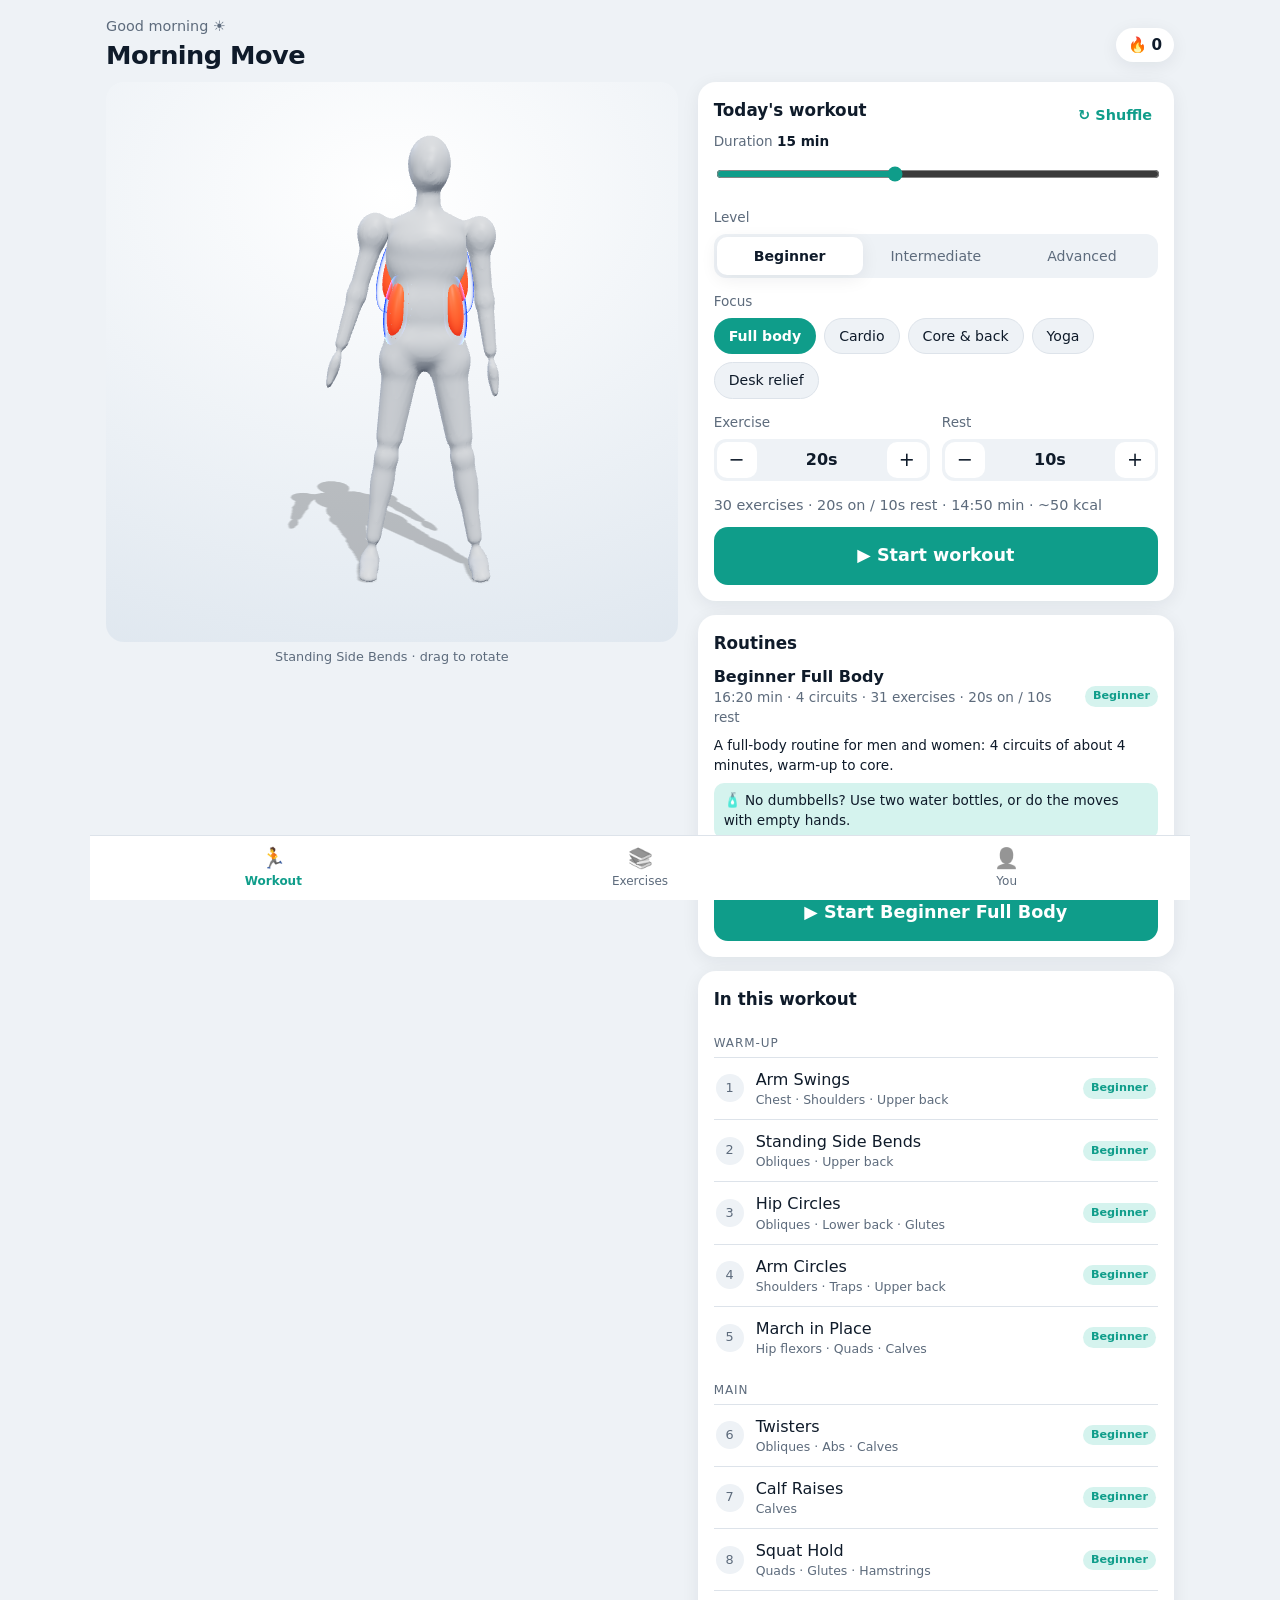
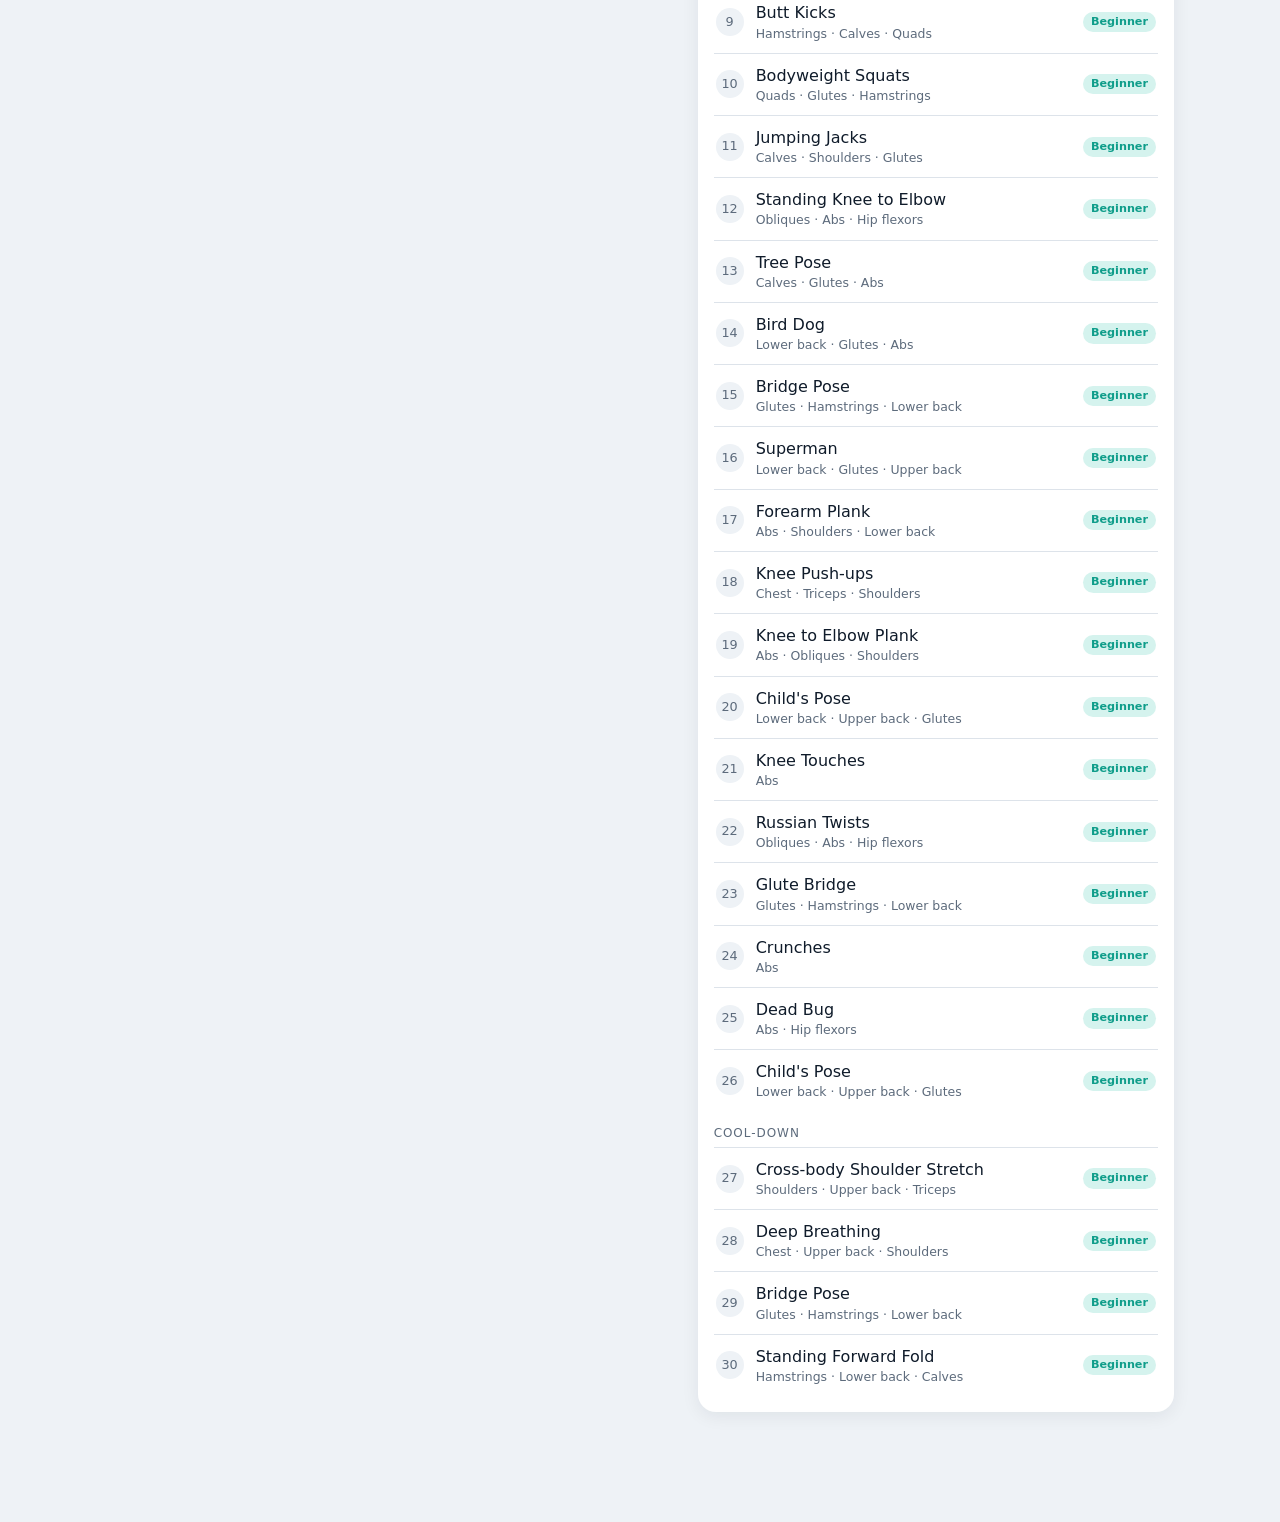
==== commit 639d2200: "Add Beginner Full Body routine (4 circuits) and 15 new exercises - Routines: fixed circuit workouts " ====
--- a/index.html
+++ b/index.html
@@ -74,6 +74,11 @@
 
         <div class="summary" id="plan-summary"></div>
         <button class="primary big" id="start">▶ Start workout</button>
+      </div>
+
+      <div class="card">
+        <h2>Routines</h2>
+        <div id="routine-list"></div>
       </div>
 
       <div class="card">
--- a/css/style.css
+++ b/css/style.css
@@ -141,6 +141,13 @@
 .ex-list .sub { display: block; font-size: 0.78rem; color: var(--muted); }
 .ex-list .sec-h { pointer-events: none; padding: 14px 0 4px; font-size: 0.75rem; text-transform: uppercase; letter-spacing: 0.08em; color: var(--muted); border: 0; }
 .ex-list .sec-h::before { display: none; }
+.ex-list.plain { counter-reset: none; }
+.ex-list.plain li::before { display: none; }
+.routine { display: flex; flex-direction: column; gap: 8px; }
+.routine + .routine { border-top: 1px solid var(--line); padding-top: 14px; margin-top: 14px; }
+.routine p { margin: 0; }
+.routine .note { background: var(--accent-soft); border-radius: 10px; padding: 8px 10px; }
+.routine summary { cursor: pointer; color: var(--accent); font-weight: 600; font-size: 0.9rem; padding: 4px 0; }
 
 .tag { font-size: 0.7rem; padding: 2px 8px; border-radius: 999px; background: var(--accent-soft); color: var(--accent); font-weight: 600; white-space: nowrap; }
 .tag.l2 { background: var(--tag2-bg); color: var(--tag2-fg); }
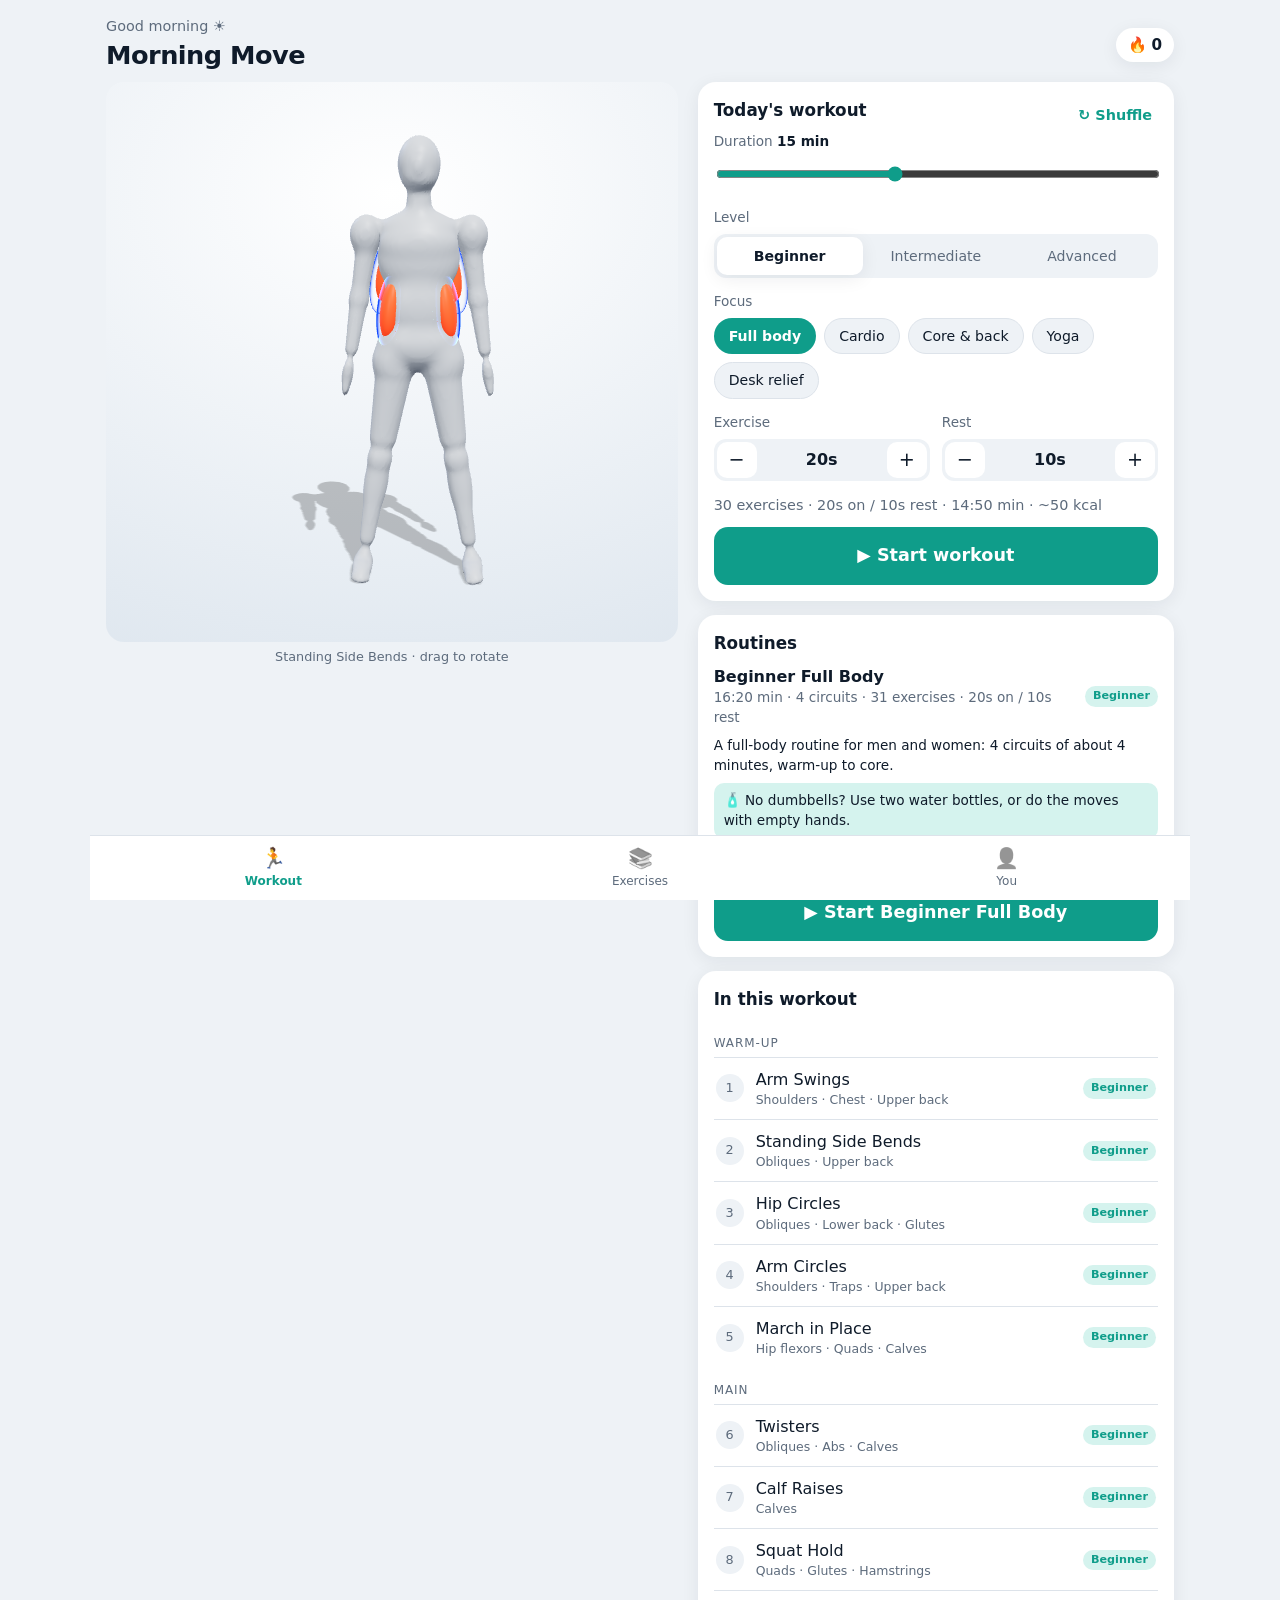
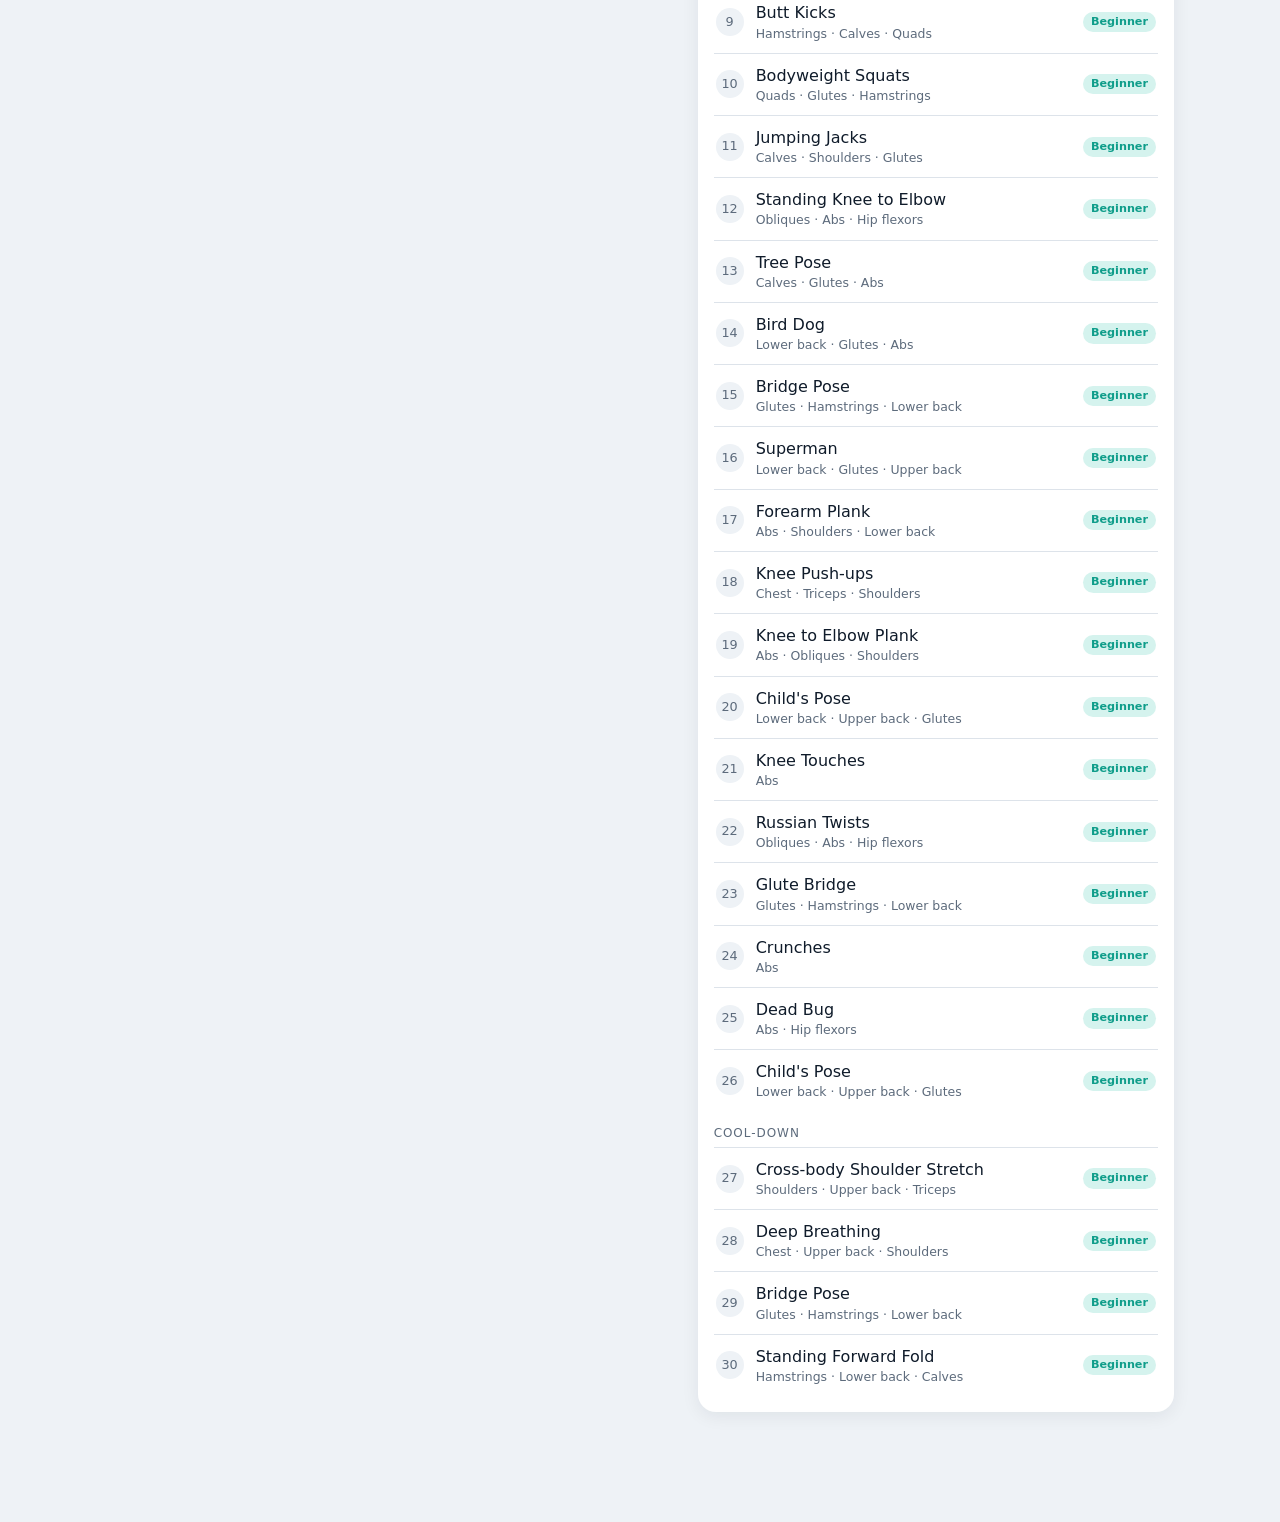
==== commit 7e03b479: "Prepare for Google Play: manifest, privacy policy, store assets, guide - manifest: app id, portrait," ====
--- a/index.html
+++ b/index.html
@@ -124,7 +124,7 @@
         <div class="stats" id="stats"></div>
         <div class="week" id="week"></div>
       </div>
-      <p class="muted center small">Morning Move is free and works offline. Install it from your browser menu: “Add to Home screen”.</p>
+      <p class="muted center small">Morning Move is free and works offline. Your data stays on this device. <a href="privacy.html">Privacy policy</a></p>
     </section>
 
     <nav class="tabs" id="tabs">
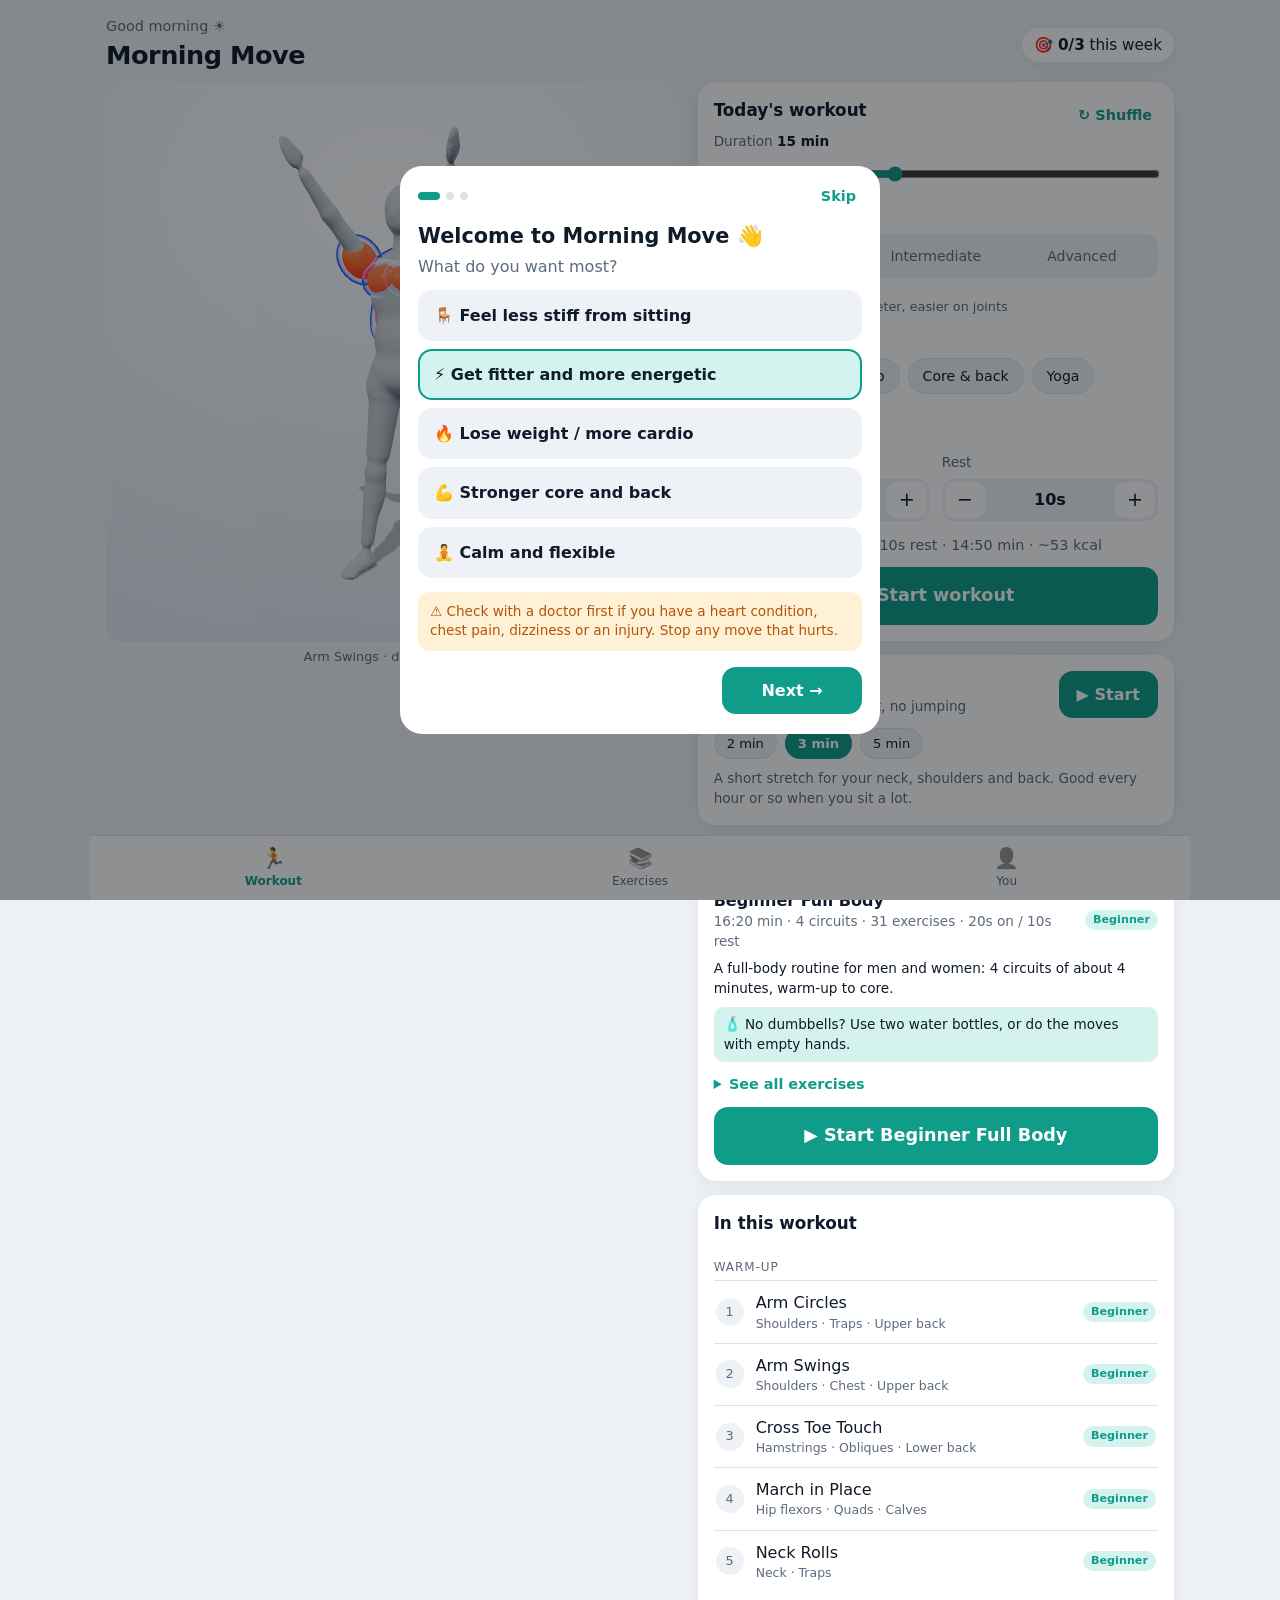
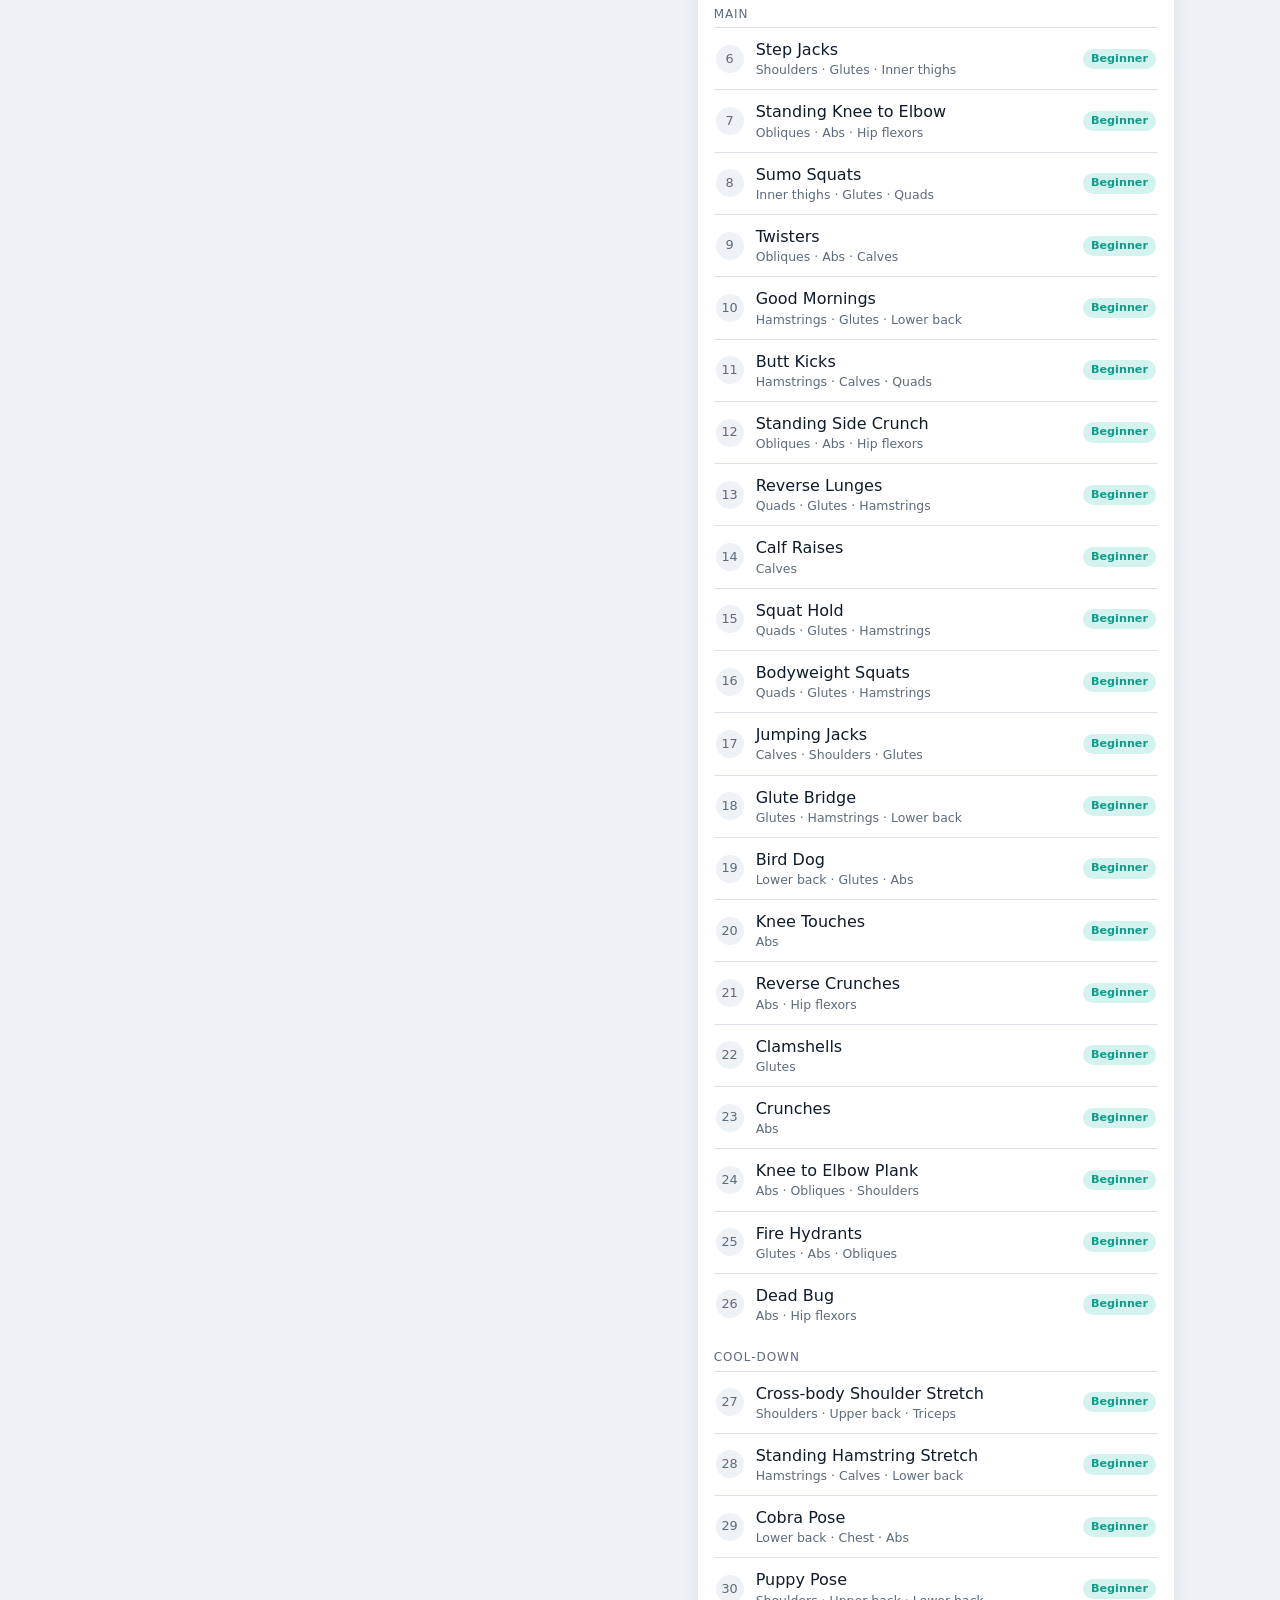
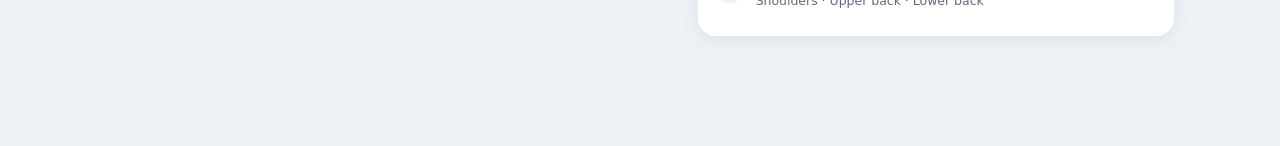
==== commit 18d891b3: "Add weekly goal, desk break, feel check, No jumping, first-run setup, backup Research-backed changes" ====
--- a/index.html
+++ b/index.html
@@ -25,7 +25,7 @@
         </div>
         <div class="row gap">
           <button class="install" id="install" hidden>⬇ Install app</button>
-          <div class="streak" id="streak" title="Day streak">🔥 <b>0</b></div>
+          <div class="streak" id="streak" title="Days you worked out this week / your weekly goal">🎯 <b>0/3</b> this week</div>
         </div>
       </header>
 
@@ -35,6 +35,9 @@
         <div class="hero-caption" id="hero-caption">Drag to rotate the trainer</div>
       </div>
       <div class="home-right">
+
+      <!-- One-tap suggestion after "How did that feel?" answers (filled by app.js) -->
+      <div class="card suggest" id="suggest" hidden></div>
 
       <div class="card">
         <div class="row between">
@@ -54,6 +57,7 @@
             <button data-v="2">Intermediate</button>
             <button data-v="3">Advanced</button>
           </div>
+          <label class="toggle"><input type="checkbox" id="low-impact"> <span>No jumping <small class="muted">· quieter, easier on joints</small></span></label>
         </div>
 
         <div class="field">
@@ -74,6 +78,20 @@
 
         <div class="summary" id="plan-summary"></div>
         <button class="primary big" id="start">▶ Start workout</button>
+      </div>
+
+      <div class="card break-card">
+        <div class="row between gap">
+          <div>
+            <h2>☕ Desk break</h2>
+            <div class="muted small" id="break-sub">3 min · standing, no mat, no jumping</div>
+          </div>
+          <button class="primary" id="break-start">▶ Start</button>
+        </div>
+        <div class="chips" id="break-min">
+          <button class="chip" data-v="2">2 min</button><button class="chip" data-v="3">3 min</button><button class="chip" data-v="5">5 min</button>
+        </div>
+        <p class="small muted">A short stretch for your neck, shoulders and back. Good every hour or so when you sit a lot.</p>
       </div>
 
       <div class="card">
@@ -115,14 +133,36 @@
         <div class="seg" id="theme"><button data-v="light">☀️ Light</button><button data-v="dark">🌙 Dark</button></div>
       </div>
       <div class="card">
+        <h2>Your progress</h2>
+        <div class="field">
+          <span>Weekly goal <b id="goal-label">3 days a week</b></span>
+          <div class="seg" id="goal">
+            <button data-v="1">1</button><button data-v="2">2</button><button data-v="3">3</button><button data-v="4">4</button>
+            <button data-v="5">5</button><button data-v="6">6</button><button data-v="7">7</button>
+          </div>
+        </div>
+        <div class="stats" id="stats"></div>
+        <div class="week" id="week"></div>
+        <p class="small muted" id="week-note"></p>
+      </div>
+      <div class="card">
+        <h2>Workouts</h2>
+        <label class="toggle"><input type="checkbox" id="opt-low-impact"> <span>No jumping <small class="muted">· quieter, easier on joints</small></span></label>
+      </div>
+      <div class="card">
         <h2>Sound</h2>
         <label class="toggle"><input type="checkbox" id="opt-voice"> <span>Voice coach</span></label>
         <label class="toggle"><input type="checkbox" id="opt-beeps"> <span>Countdown beeps</span></label>
       </div>
       <div class="card">
-        <h2>Your progress</h2>
-        <div class="stats" id="stats"></div>
-        <div class="week" id="week"></div>
+        <h2>Your data</h2>
+        <p class="muted small">Your progress lives only on this device, and phones can clear browser data. Save a backup file now and then.</p>
+        <div class="row gap wrap">
+          <button class="primary" id="backup">⬇ Save a backup</button>
+          <button class="chip" id="restore">↑ Restore</button>
+          <input type="file" id="restore-file" accept="application/json,.json" hidden>
+        </div>
+        <p class="small" id="data-msg" role="status"></p>
       </div>
       <p class="muted center small">Morning Move is free and works offline. Your data stays on this device. <a href="privacy.html">Privacy policy</a></p>
     </section>
@@ -172,6 +212,13 @@
         <h1>Workout complete!</h1>
         <p class="muted" id="done-msg">Great way to start the day.</p>
         <div class="stats" id="done-stats"></div>
+        <div class="feel" id="done-feel">
+          <p class="small muted">How did that feel?</p>
+          <div class="seg" id="feel">
+            <button data-v="hard">😮‍💨 Too hard</button><button data-v="right">🙂 Just right</button><button data-v="easy">💪 Too easy</button>
+          </div>
+          <p class="small muted" id="feel-thanks" hidden></p>
+        </div>
         <button class="primary big" id="done-ok">Done</button>
       </div>
     </section>
@@ -189,6 +236,66 @@
         </div>
       </div>
     </section>
+
+    <!-- FIRST-RUN SETUP: shown once, only when nothing has been saved yet -->
+    <section id="welcome" class="sheet" hidden>
+      <div class="sheet-box ob-box" role="dialog" aria-modal="true" aria-labelledby="ob-title">
+        <div class="row between">
+          <div class="ob-dots" id="ob-dots"><i class="on"></i><i></i><i></i></div>
+          <button class="ghost small" id="ob-skip">Skip</button>
+        </div>
+
+        <div class="ob-step" data-page="0">
+          <h2 id="ob-title">Welcome to Morning Move 👋</h2>
+          <p class="muted">What do you want most?</p>
+          <div class="ob-options" id="ob-goal">
+            <button data-v="desk">🪑 Feel less stiff from sitting</button>
+            <button data-v="full">⚡ Get fitter and more energetic</button>
+            <button data-v="cardio">🔥 Lose weight / more cardio</button>
+            <button data-v="core">💪 Stronger core and back</button>
+            <button data-v="yoga">🧘 Calm and flexible</button>
+          </div>
+          <div class="safety">⚠️ Check with a doctor first if you have a heart condition, chest pain, dizziness or an injury. Stop any move that hurts.</div>
+        </div>
+
+        <div class="ob-step" data-page="1" hidden>
+          <h2>How often?</h2>
+          <div class="field">
+            <span>Days a week that feel realistic <b id="ob-days-label">3</b></span>
+            <div class="seg" id="ob-days">
+              <button data-v="1">1</button><button data-v="2">2</button><button data-v="3">3</button><button data-v="4">4</button>
+              <button data-v="5">5</button><button data-v="6">6</button><button data-v="7">7</button>
+            </div>
+          </div>
+          <p class="small muted">Missing a day is fine. We count your week, not a daily streak.</p>
+          <div class="field">
+            <span>Your level</span>
+            <div class="seg" id="ob-level">
+              <button data-v="1">Beginner</button><button data-v="2">Intermediate</button><button data-v="3">Advanced</button>
+            </div>
+          </div>
+          <label class="toggle"><input type="checkbox" id="ob-low"> <span>No jumping <small class="muted">· quieter, easier on joints</small></span></label>
+        </div>
+
+        <div class="ob-step" data-page="2" hidden>
+          <h2>Size your trainer</h2>
+          <p class="muted small">Optional. The 3D trainer matches your height and build. Nothing leaves your device.</p>
+          <div class="row gap">
+            <label class="field grow"><span>Height (cm)</span><input type="number" id="ob-height" min="120" max="220" inputmode="numeric"></label>
+            <label class="field grow"><span>Weight (kg)</span><input type="number" id="ob-weight" min="30" max="200" inputmode="numeric"></label>
+          </div>
+          <div class="field">
+            <span>Body type</span>
+            <div class="seg" id="ob-sex"><button data-v="male">Male</button><button data-v="female">Female</button></div>
+          </div>
+        </div>
+
+        <div class="row between gap ob-nav">
+          <button class="chip" id="ob-back">← Back</button>
+          <button class="primary" id="ob-next">Next →</button>
+        </div>
+      </div>
+    </section>
   </div>
   <script type="module" src="js/app.js"></script>
 </body>
--- a/css/style.css
+++ b/css/style.css
@@ -244,6 +244,57 @@
 .pv-body p { margin: 0 0 10px; color: var(--muted); }
 .p-muscles.static { justify-content: flex-start; padding: 0; }
 
+/* ---------- Weekly goal, desk break, suggestions ---------- */
+.streak { white-space: nowrap; }
+.streak b { font-variant-numeric: tabular-nums; }
+.streak.met { background: var(--accent-soft); color: var(--accent); }
+.row.wrap { flex-wrap: wrap; }
+.toggle small { font-size: 0.8rem; }
+.field > .toggle { margin-top: 6px; padding-bottom: 0; }
+.day.today { color: var(--text); font-weight: 700; }
+.day.today i { box-shadow: inset 0 0 0 2px var(--accent); }
+.day.future i { opacity: 0.5; }
+#week-note { margin: 10px 0 0; }
+#goal button { padding: 9px 0; }
+.break-card .row { align-items: flex-start; }
+.break-card h2 { margin-bottom: 2px; }
+#break-start { white-space: nowrap; flex: none; }
+.break-card .chips { margin-top: 10px; }
+.break-card .chip { padding: 5px 12px; font-size: 0.82rem; }
+.break-card p { margin: 10px 0 0; }
+.suggest { border: 2px solid var(--accent); }
+.suggest h2 { margin: 0; }
+.suggest p { margin: 6px 0 12px; }
+.x { width: 32px; height: 32px; border-radius: 50%; color: var(--muted); background: var(--bg); flex: none; }
+#data-msg { margin: 10px 0 0; min-height: 1.2em; }
+#data-msg:empty { display: none; }
+
+/* ---------- Done: how did that feel? ---------- */
+.feel { margin: 0 0 18px; }
+.feel p { margin: 0 0 8px; }
+.feel #feel-thanks { margin: 8px 0 0; }
+#feel button { font-size: 0.82rem; padding: 9px 2px; line-height: 1.25; }
+#feel button.on { color: var(--accent); }
+
+/* ---------- First-run setup ---------- */
+#welcome { z-index: 40; }
+.ob-box { padding: 16px 18px 20px; padding-bottom: max(20px, env(safe-area-inset-bottom)); max-height: 94vh; overflow-y: auto; }
+.ob-box h2 { font-size: 1.3rem; margin: 10px 0 4px; }
+.ob-box > .ob-step > p { margin: 0 0 12px; }
+.ob-dots { display: flex; gap: 6px; }
+.ob-dots i { width: 8px; height: 8px; border-radius: 50%; background: var(--line); }
+.ob-dots i.on { background: var(--accent); width: 22px; border-radius: 4px; }
+.ob-options { display: flex; flex-direction: column; gap: 8px; }
+.ob-options button { text-align: left; padding: 12px 14px; border-radius: 14px; background: var(--bg); border: 2px solid transparent; font-weight: 600; }
+.ob-options button.on { border-color: var(--accent); background: var(--accent-soft); }
+.safety { margin-top: 14px; padding: 10px 12px; border-radius: 12px; font-size: 0.85rem; background: var(--tag2-bg); color: var(--tag2-fg); }
+.ob-nav { margin-top: 16px; }
+.ob-nav .primary { min-width: 140px; }
+@media (min-width: 600px) {
+  #welcome { align-items: center; }
+  #welcome .sheet-box { border-radius: 22px; max-width: 480px; }
+}
+
 @media (min-width: 900px) {
   #app { max-width: 1100px; }
   #view-home.active { display: grid; grid-template-columns: 1.2fr 1fr; gap: 0 20px; align-items: start; }
